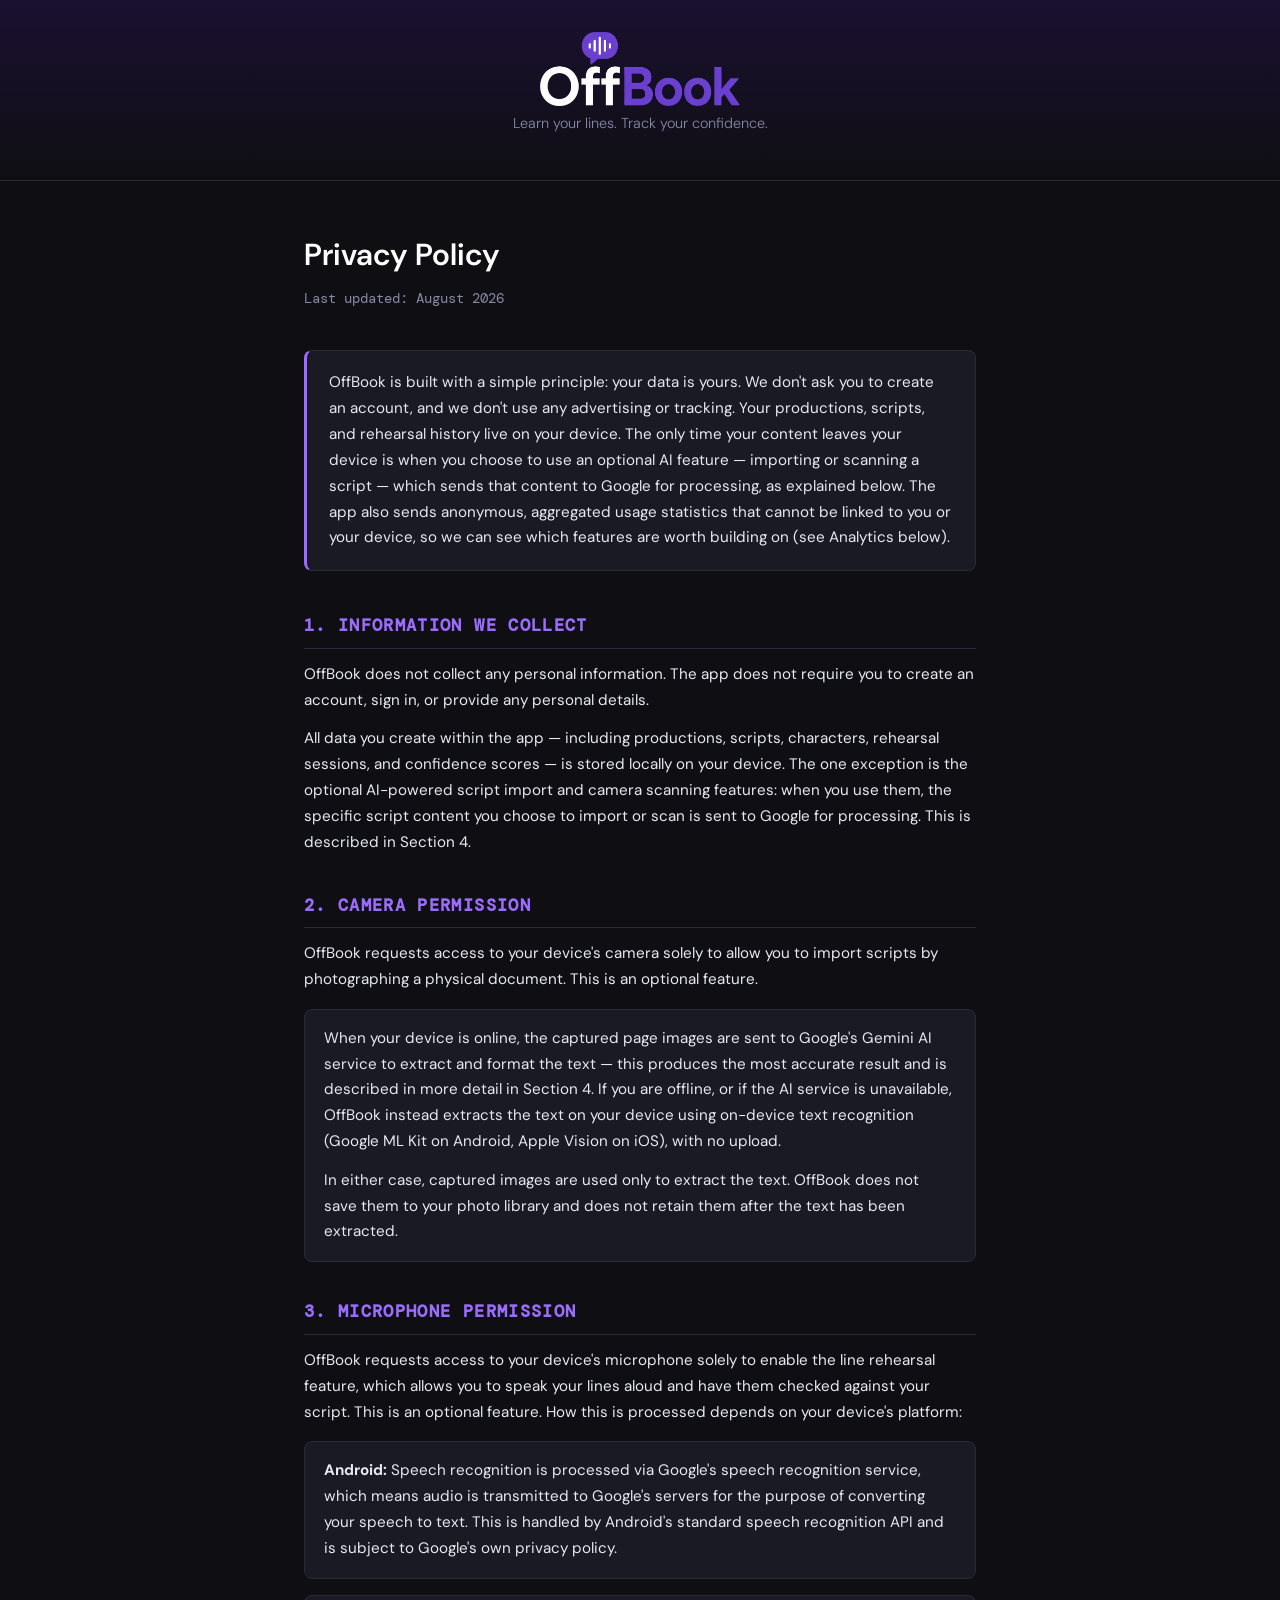
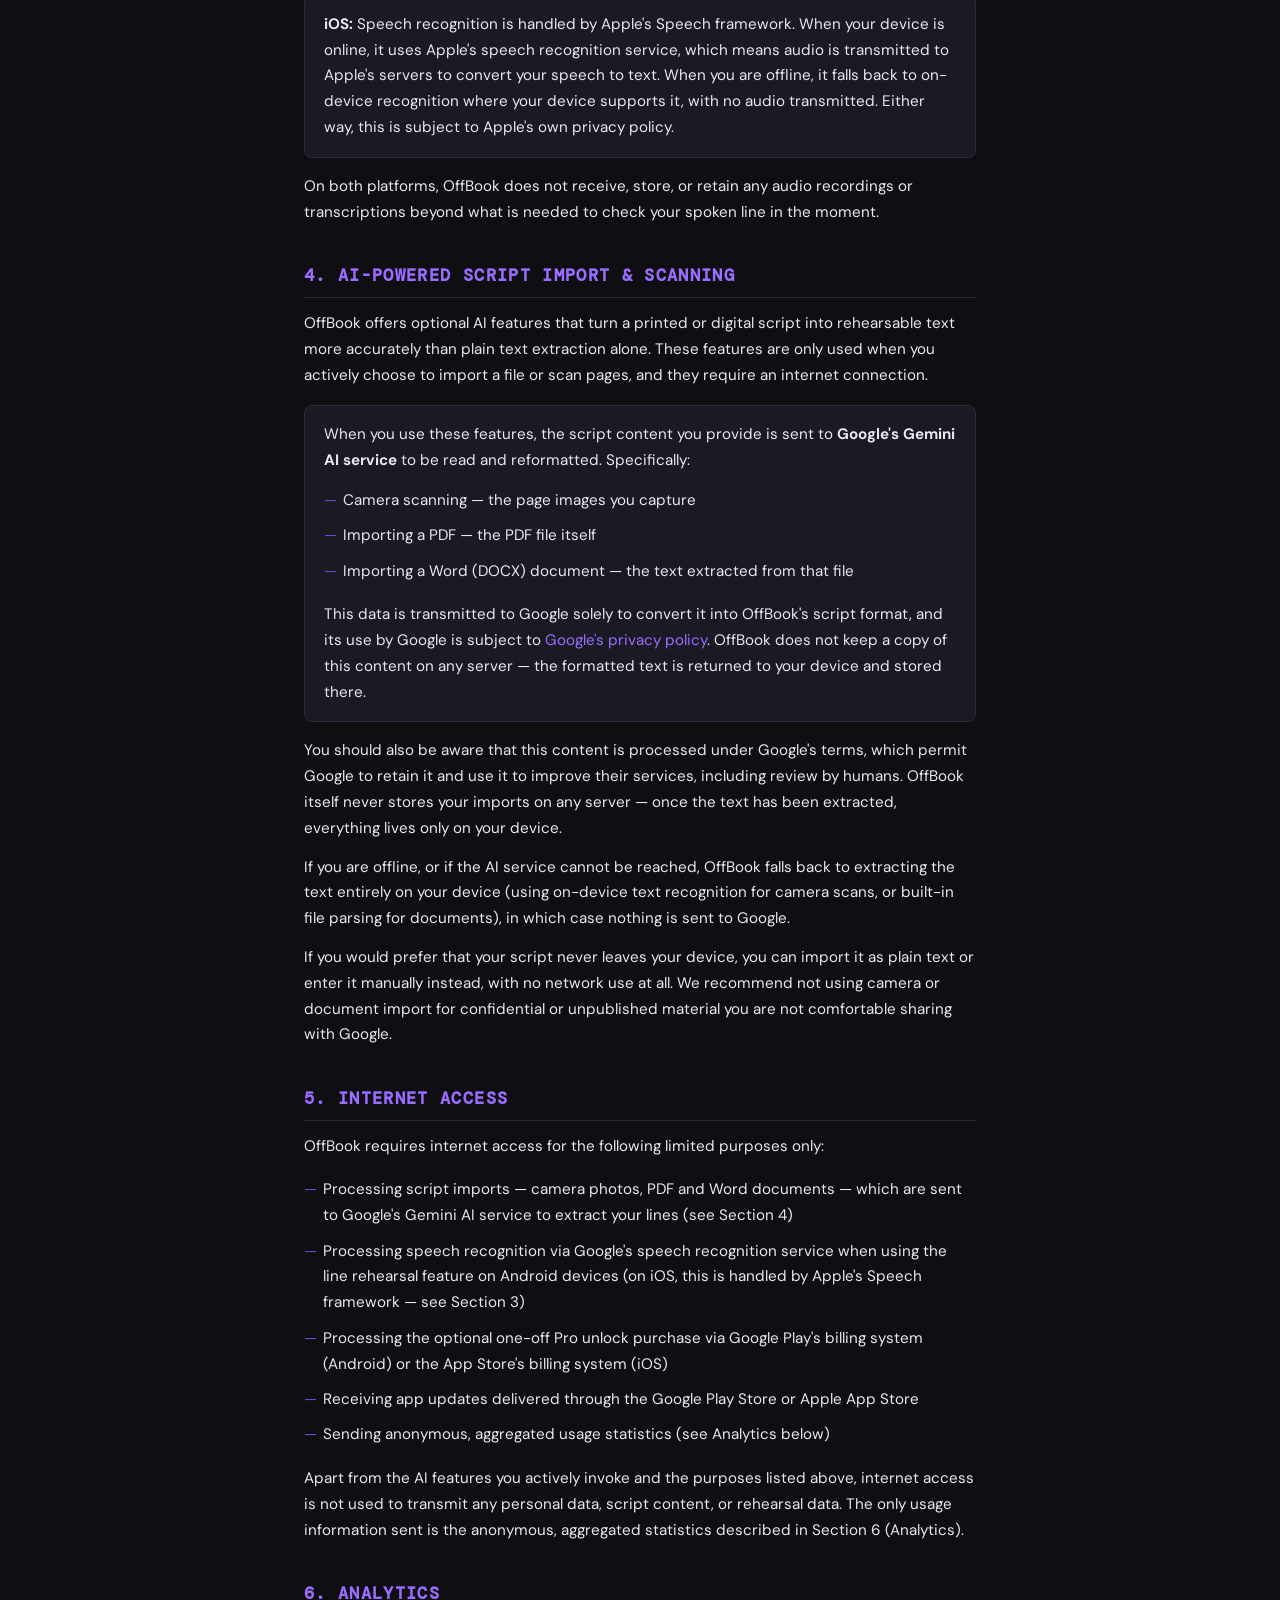
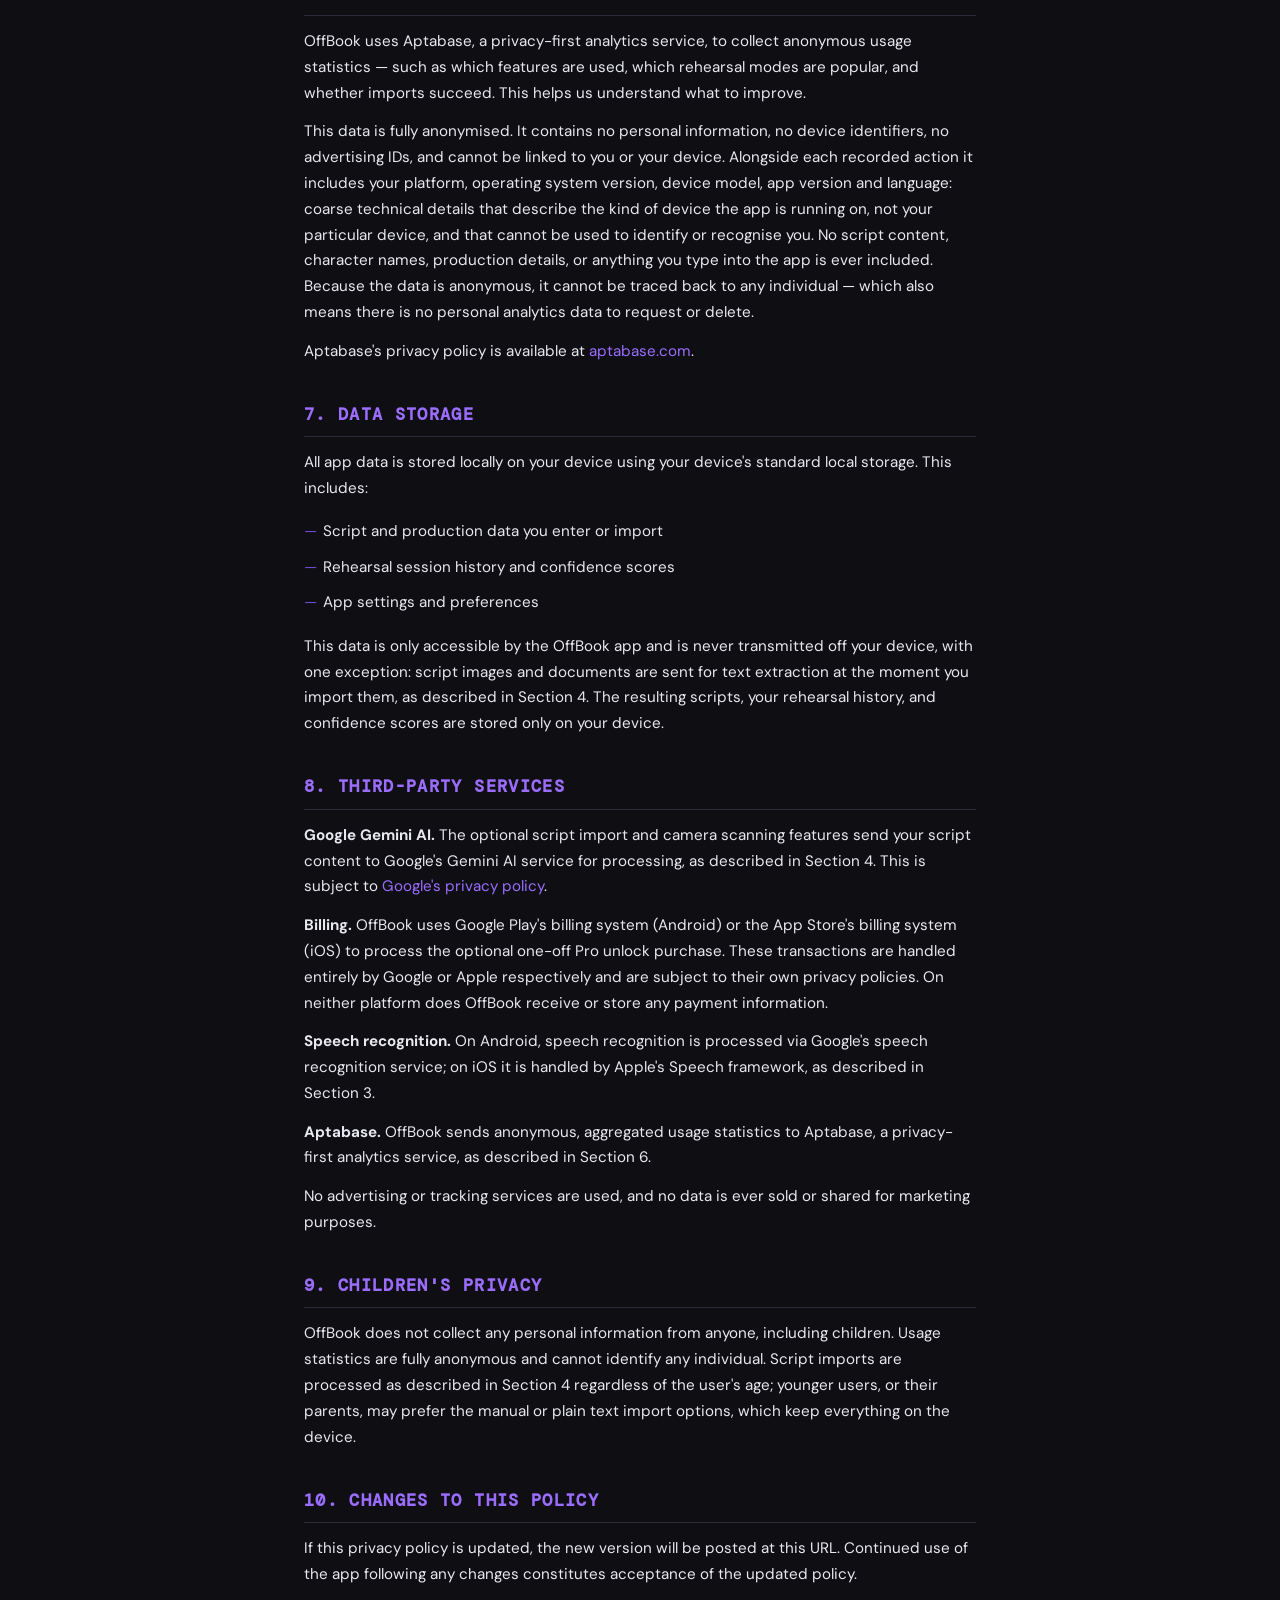
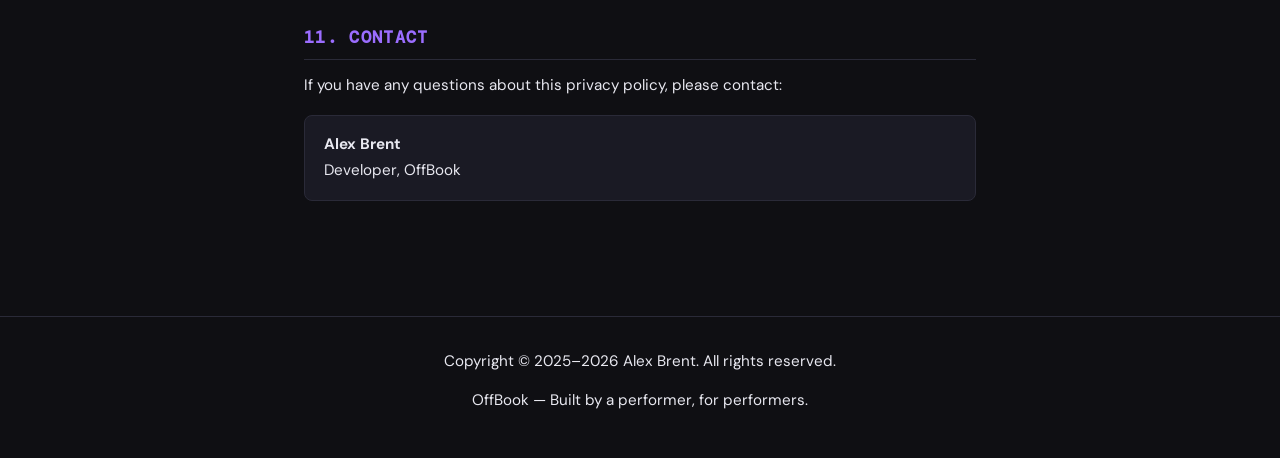
==== index.html @ 1f5fb729 "Copy all files from OffBook repo Mirrors the full contents of atbappsdev-al/OffBook at commit da06f8" ====
<!DOCTYPE html>
<html lang="en">
<head>
  <meta charset="UTF-8">
  <meta name="viewport" content="width=device-width, initial-scale=1.0">
  <title>OffBook – Privacy Policy</title>
  <link rel="icon" type="image/png" href="assets/favicon.png">
  <style>
    @import url('https://fonts.googleapis.com/css2?family=DM+Sans:wght@300;400;500;600&family=DM+Mono:wght@400;500&display=swap');

    :root {
      --bg: #0f0f13;
      --surface: #1a1a24;
      --border: #2a2a38;
      --purple: #9b6dff;
      --purple-dim: #6b4dcc;
      --text: #e8e8f0;
      --muted: #8888a8;
      --white: #ffffff;
    }

    * { margin: 0; padding: 0; box-sizing: border-box; }

    body {
      background: var(--bg);
      color: var(--text);
      font-family: 'DM Sans', sans-serif;
      font-size: 16px;
      line-height: 1.7;
      min-height: 100vh;
    }

    header {
      border-bottom: 1px solid var(--border);
      padding: 2rem 0;
      text-align: center;
      background: linear-gradient(180deg, #1a1030 0%, var(--bg) 100%);
    }

    /* Official OffBook word-logo (dark-theme variant, from the app) */
    .logo {
      display: block;
      width: 200px;
      max-width: 68%;
      height: auto;
      margin: 0 auto;
    }

    .tagline {
      color: var(--muted);
      font-size: 0.9rem;
      margin-top: 0.3rem;
      font-weight: 300;
    }

    main {
      max-width: 720px;
      margin: 0 auto;
      padding: 3rem 1.5rem 5rem;
    }

    .page-title {
      font-size: 1.9rem;
      font-weight: 600;
      color: var(--white);
      margin-bottom: 0.4rem;
    }

    .last-updated {
      color: var(--muted);
      font-size: 0.85rem;
      font-family: 'DM Mono', monospace;
      margin-bottom: 2.5rem;
      display: block;
    }

    .intro {
      background: var(--surface);
      border: 1px solid var(--border);
      border-left: 3px solid var(--purple);
      border-radius: 8px;
      padding: 1.2rem 1.4rem;
      margin-bottom: 2.5rem;
      color: var(--text);
      font-size: 0.95rem;
    }

    section {
      margin-bottom: 2.2rem;
    }

    h2 {
      font-size: 1.05rem;
      font-weight: 600;
      color: var(--purple);
      text-transform: uppercase;
      letter-spacing: 0.08em;
      font-family: 'DM Mono', monospace;
      margin-bottom: 0.8rem;
      padding-bottom: 0.5rem;
      border-bottom: 1px solid var(--border);
    }

    p {
      color: var(--text);
      margin-bottom: 0.8rem;
      font-size: 0.95rem;
    }

    ul {
      list-style: none;
      padding: 0;
      margin-bottom: 0.8rem;
    }

    ul li {
      padding: 0.3rem 0 0.3rem 1.2rem;
      position: relative;
      font-size: 0.95rem;
      color: var(--text);
    }

    ul li::before {
      content: '—';
      position: absolute;
      left: 0;
      color: var(--purple-dim);
    }

    .highlight-box {
      background: var(--surface);
      border: 1px solid var(--border);
      border-radius: 8px;
      padding: 1rem 1.2rem;
      margin: 1rem 0;
    }

    .highlight-box p {
      margin: 0;
    }

    a {
      color: var(--purple);
      text-decoration: none;
    }

    a:hover {
      text-decoration: underline;
    }

    footer {
      text-align: center;
      padding: 2rem;
      border-top: 1px solid var(--border);
      color: var(--muted);
      font-size: 0.82rem;
    }
  </style>
</head>
<body>

  <header>
    <img class="logo" src="assets/offbook-logo.png" width="798" height="295" alt="OffBook">
    <p class="tagline">Learn your lines. Track your confidence.</p>
  </header>

  <main>
    <h1 class="page-title">Privacy Policy</h1>
    <span class="last-updated">Last updated: August 2026</span>

    <div class="intro">
      OffBook is built with a simple principle: your data is yours. We don't ask you to create an account, and we don't use any advertising or tracking. Your productions, scripts, and rehearsal history live on your device. The only time your content leaves your device is when you choose to use an optional AI feature — importing or scanning a script — which sends that content to Google for processing, as explained below. The app also sends anonymous, aggregated usage statistics that cannot be linked to you or your device, so we can see which features are worth building on (see Analytics below).
    </div>

    <section>
      <h2>1. Information We Collect</h2>
      <p>OffBook does not collect any personal information. The app does not require you to create an account, sign in, or provide any personal details.</p>
      <p>All data you create within the app — including productions, scripts, characters, rehearsal sessions, and confidence scores — is stored locally on your device. The one exception is the optional AI-powered script import and camera scanning features: when you use them, the specific script content you choose to import or scan is sent to Google for processing. This is described in Section 4.</p>
    </section>

    <section>
      <h2>2. Camera Permission</h2>
      <p>OffBook requests access to your device's camera solely to allow you to import scripts by photographing a physical document. This is an optional feature.</p>
      <div class="highlight-box">
        <p>When your device is online, the captured page images are sent to Google's Gemini AI service to extract and format the text — this produces the most accurate result and is described in more detail in Section 4. If you are offline, or if the AI service is unavailable, OffBook instead extracts the text on your device using on-device text recognition (Google ML Kit on Android, Apple Vision on iOS), with no upload.</p>
        <p style="margin-top: 0.8rem;">In either case, captured images are used only to extract the text. OffBook does not save them to your photo library and does not retain them after the text has been extracted.</p>
      </div>
    </section>

    <section>
      <h2>3. Microphone Permission</h2>
      <p>OffBook requests access to your device's microphone solely to enable the line rehearsal feature, which allows you to speak your lines aloud and have them checked against your script. This is an optional feature. How this is processed depends on your device's platform:</p>
      <div class="highlight-box">
        <p><strong>Android:</strong> Speech recognition is processed via Google's speech recognition service, which means audio is transmitted to Google's servers for the purpose of converting your speech to text. This is handled by Android's standard speech recognition API and is subject to Google's own privacy policy.</p>
      </div>
      <div class="highlight-box">
        <p><strong>iOS:</strong> Speech recognition is handled by Apple's Speech framework. When your device is online, it uses Apple's speech recognition service, which means audio is transmitted to Apple's servers to convert your speech to text. When you are offline, it falls back to on-device recognition where your device supports it, with no audio transmitted. Either way, this is subject to Apple's own privacy policy.</p>
      </div>
      <p>On both platforms, OffBook does not receive, store, or retain any audio recordings or transcriptions beyond what is needed to check your spoken line in the moment.</p>
    </section>

    <section>
      <h2>4. AI-Powered Script Import &amp; Scanning</h2>
      <p>OffBook offers optional AI features that turn a printed or digital script into rehearsable text more accurately than plain text extraction alone. These features are only used when you actively choose to import a file or scan pages, and they require an internet connection.</p>
      <div class="highlight-box">
        <p>When you use these features, the script content you provide is sent to <strong>Google's Gemini AI service</strong> to be read and reformatted. Specifically:</p>
        <ul style="margin-top: 0.6rem;">
          <li>Camera scanning — the page images you capture</li>
          <li>Importing a PDF — the PDF file itself</li>
          <li>Importing a Word (DOCX) document — the text extracted from that file</li>
        </ul>
        <p style="margin-top: 0.6rem;">This data is transmitted to Google solely to convert it into OffBook's script format, and its use by Google is subject to <a href="https://policies.google.com/privacy" target="_blank" rel="noopener">Google's privacy policy</a>. OffBook does not keep a copy of this content on any server — the formatted text is returned to your device and stored there.</p>
      </div>
      <p>You should also be aware that this content is processed under Google's terms, which permit Google to retain it and use it to improve their services, including review by humans. OffBook itself never stores your imports on any server — once the text has been extracted, everything lives only on your device.</p>
      <p>If you are offline, or if the AI service cannot be reached, OffBook falls back to extracting the text entirely on your device (using on-device text recognition for camera scans, or built-in file parsing for documents), in which case nothing is sent to Google.</p>
      <p>If you would prefer that your script never leaves your device, you can import it as plain text or enter it manually instead, with no network use at all. We recommend not using camera or document import for confidential or unpublished material you are not comfortable sharing with Google.</p>
    </section>

    <section>
      <h2>5. Internet Access</h2>
      <p>OffBook requires internet access for the following limited purposes only:</p>
      <ul>
        <li>Processing script imports — camera photos, PDF and Word documents — which are sent to Google's Gemini AI service to extract your lines (see Section 4)</li>
        <li>Processing speech recognition via Google's speech recognition service when using the line rehearsal feature on Android devices (on iOS, this is handled by Apple's Speech framework — see Section 3)</li>
        <li>Processing the optional one-off Pro unlock purchase via Google Play's billing system (Android) or the App Store's billing system (iOS)</li>
        <li>Receiving app updates delivered through the Google Play Store or Apple App Store</li>
        <li>Sending anonymous, aggregated usage statistics (see Analytics below)</li>
      </ul>
      <p>Apart from the AI features you actively invoke and the purposes listed above, internet access is not used to transmit any personal data, script content, or rehearsal data. The only usage information sent is the anonymous, aggregated statistics described in Section 6 (Analytics).</p>
    </section>

    <section>
      <h2>6. Analytics</h2>
      <p>OffBook uses Aptabase, a privacy-first analytics service, to collect anonymous usage statistics — such as which features are used, which rehearsal modes are popular, and whether imports succeed. This helps us understand what to improve.</p>
      <p>This data is fully anonymised. It contains no personal information, no device identifiers, no advertising IDs, and cannot be linked to you or your device. Alongside each recorded action it includes your platform, operating system version, device model, app version and language: coarse technical details that describe the kind of device the app is running on, not your particular device, and that cannot be used to identify or recognise you. No script content, character names, production details, or anything you type into the app is ever included. Because the data is anonymous, it cannot be traced back to any individual — which also means there is no personal analytics data to request or delete.</p>
      <p>Aptabase's privacy policy is available at <a href="https://aptabase.com" target="_blank" rel="noopener">aptabase.com</a>.</p>
    </section>

    <section>
      <h2>7. Data Storage</h2>
      <p>All app data is stored locally on your device using your device's standard local storage. This includes:</p>
      <ul>
        <li>Script and production data you enter or import</li>
        <li>Rehearsal session history and confidence scores</li>
        <li>App settings and preferences</li>
      </ul>
      <p>This data is only accessible by the OffBook app and is never transmitted off your device, with one exception: script images and documents are sent for text extraction at the moment you import them, as described in Section 4. The resulting scripts, your rehearsal history, and confidence scores are stored only on your device.</p>
    </section>

    <section>
      <h2>8. Third-Party Services</h2>
      <p><strong>Google Gemini AI.</strong> The optional script import and camera scanning features send your script content to Google's Gemini AI service for processing, as described in Section 4. This is subject to <a href="https://policies.google.com/privacy" target="_blank" rel="noopener">Google's privacy policy</a>.</p>
      <p><strong>Billing.</strong> OffBook uses Google Play's billing system (Android) or the App Store's billing system (iOS) to process the optional one-off Pro unlock purchase. These transactions are handled entirely by Google or Apple respectively and are subject to their own privacy policies. On neither platform does OffBook receive or store any payment information.</p>
      <p><strong>Speech recognition.</strong> On Android, speech recognition is processed via Google's speech recognition service; on iOS it is handled by Apple's Speech framework, as described in Section 3.</p>
      <p><strong>Aptabase.</strong> OffBook sends anonymous, aggregated usage statistics to Aptabase, a privacy-first analytics service, as described in Section 6.</p>
      <p>No advertising or tracking services are used, and no data is ever sold or shared for marketing purposes.</p>
    </section>

    <section>
      <h2>9. Children's Privacy</h2>
      <p>OffBook does not collect any personal information from anyone, including children. Usage statistics are fully anonymous and cannot identify any individual. Script imports are processed as described in Section 4 regardless of the user's age; younger users, or their parents, may prefer the manual or plain text import options, which keep everything on the device.</p>
    </section>

    <section>
      <h2>10. Changes to This Policy</h2>
      <p>If this privacy policy is updated, the new version will be posted at this URL. Continued use of the app following any changes constitutes acceptance of the updated policy.</p>
    </section>

    <section>
      <h2>11. Contact</h2>
      <p>If you have any questions about this privacy policy, please contact:</p>
      <div class="highlight-box">
        <p><strong>Alex Brent</strong><br>
        Developer, OffBook<br>
        </p>
      </div>
    </section>

  </main>

  <footer>
    <p>Copyright © 2025–2026 Alex Brent. All rights reserved.</p>
    <p style="margin-top: 0.4rem;">OffBook — Built by a performer, for performers.</p>
  </footer>

</body>
</html>
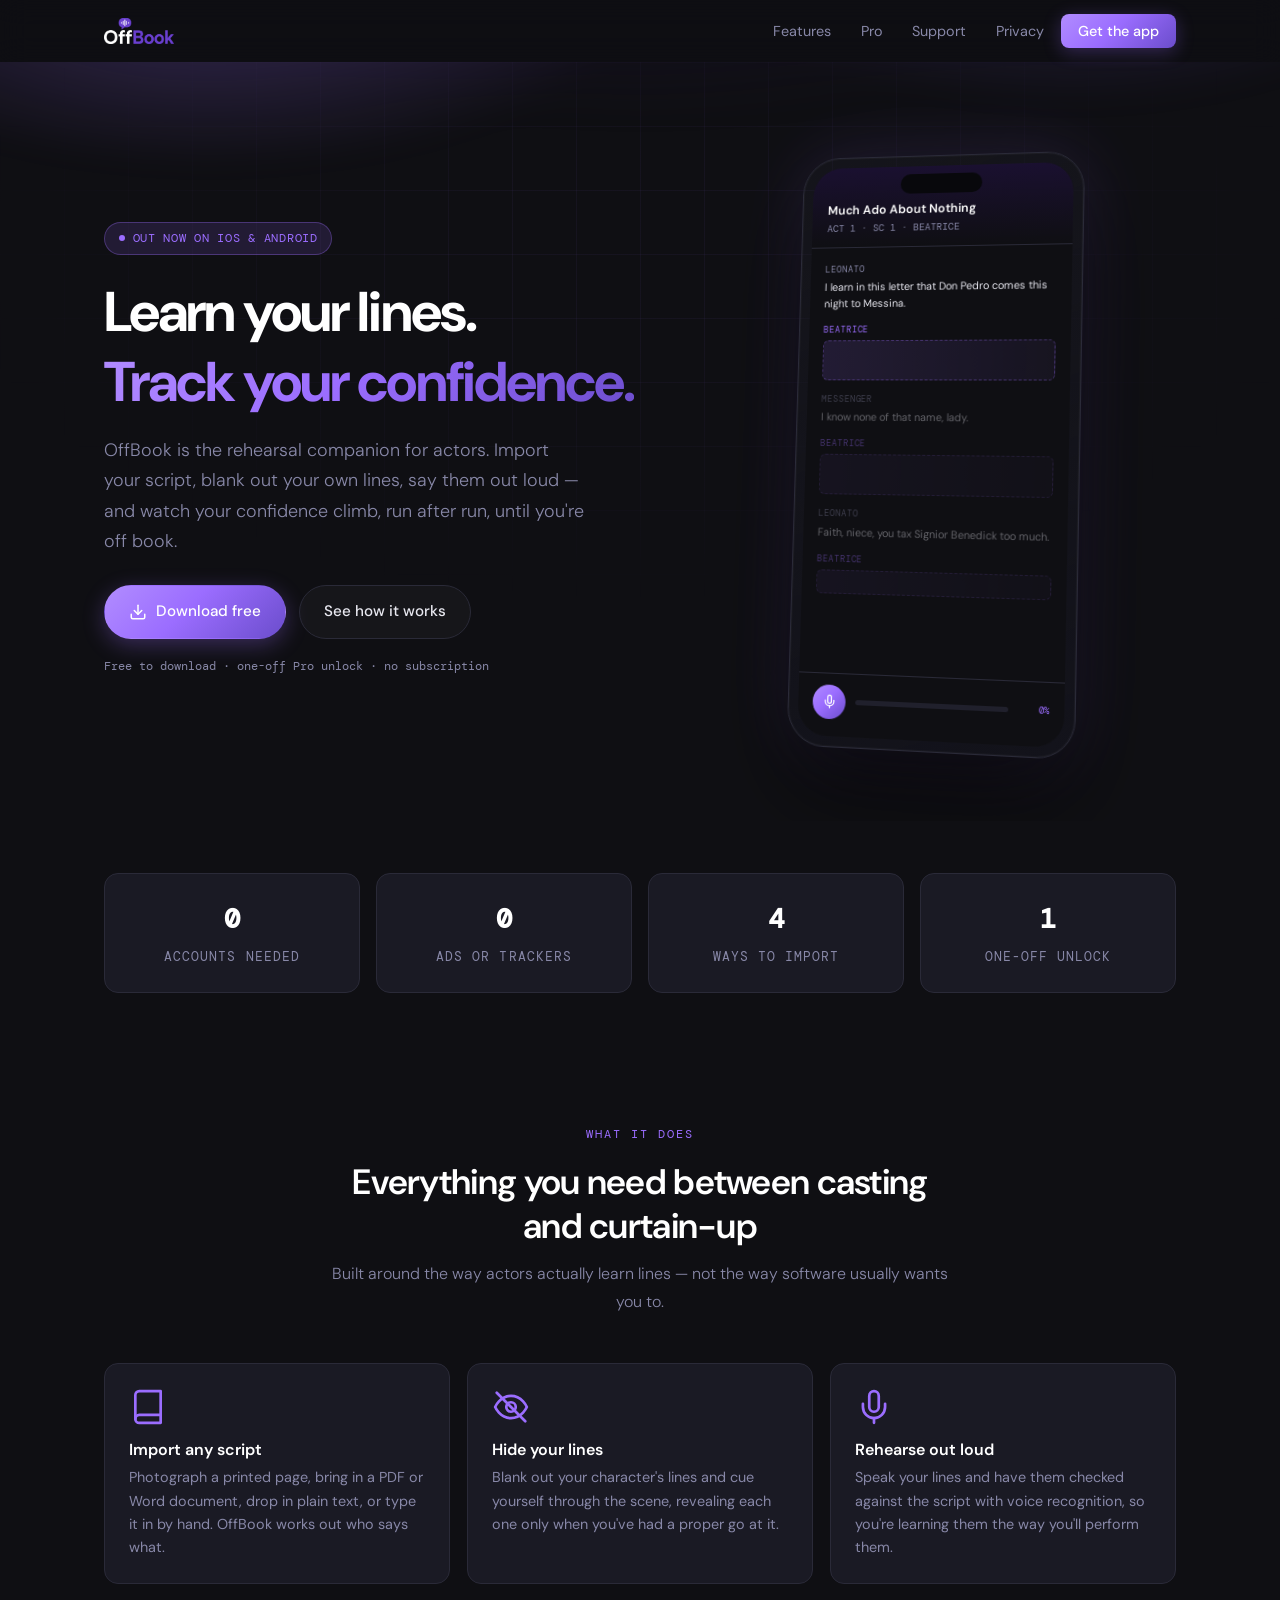
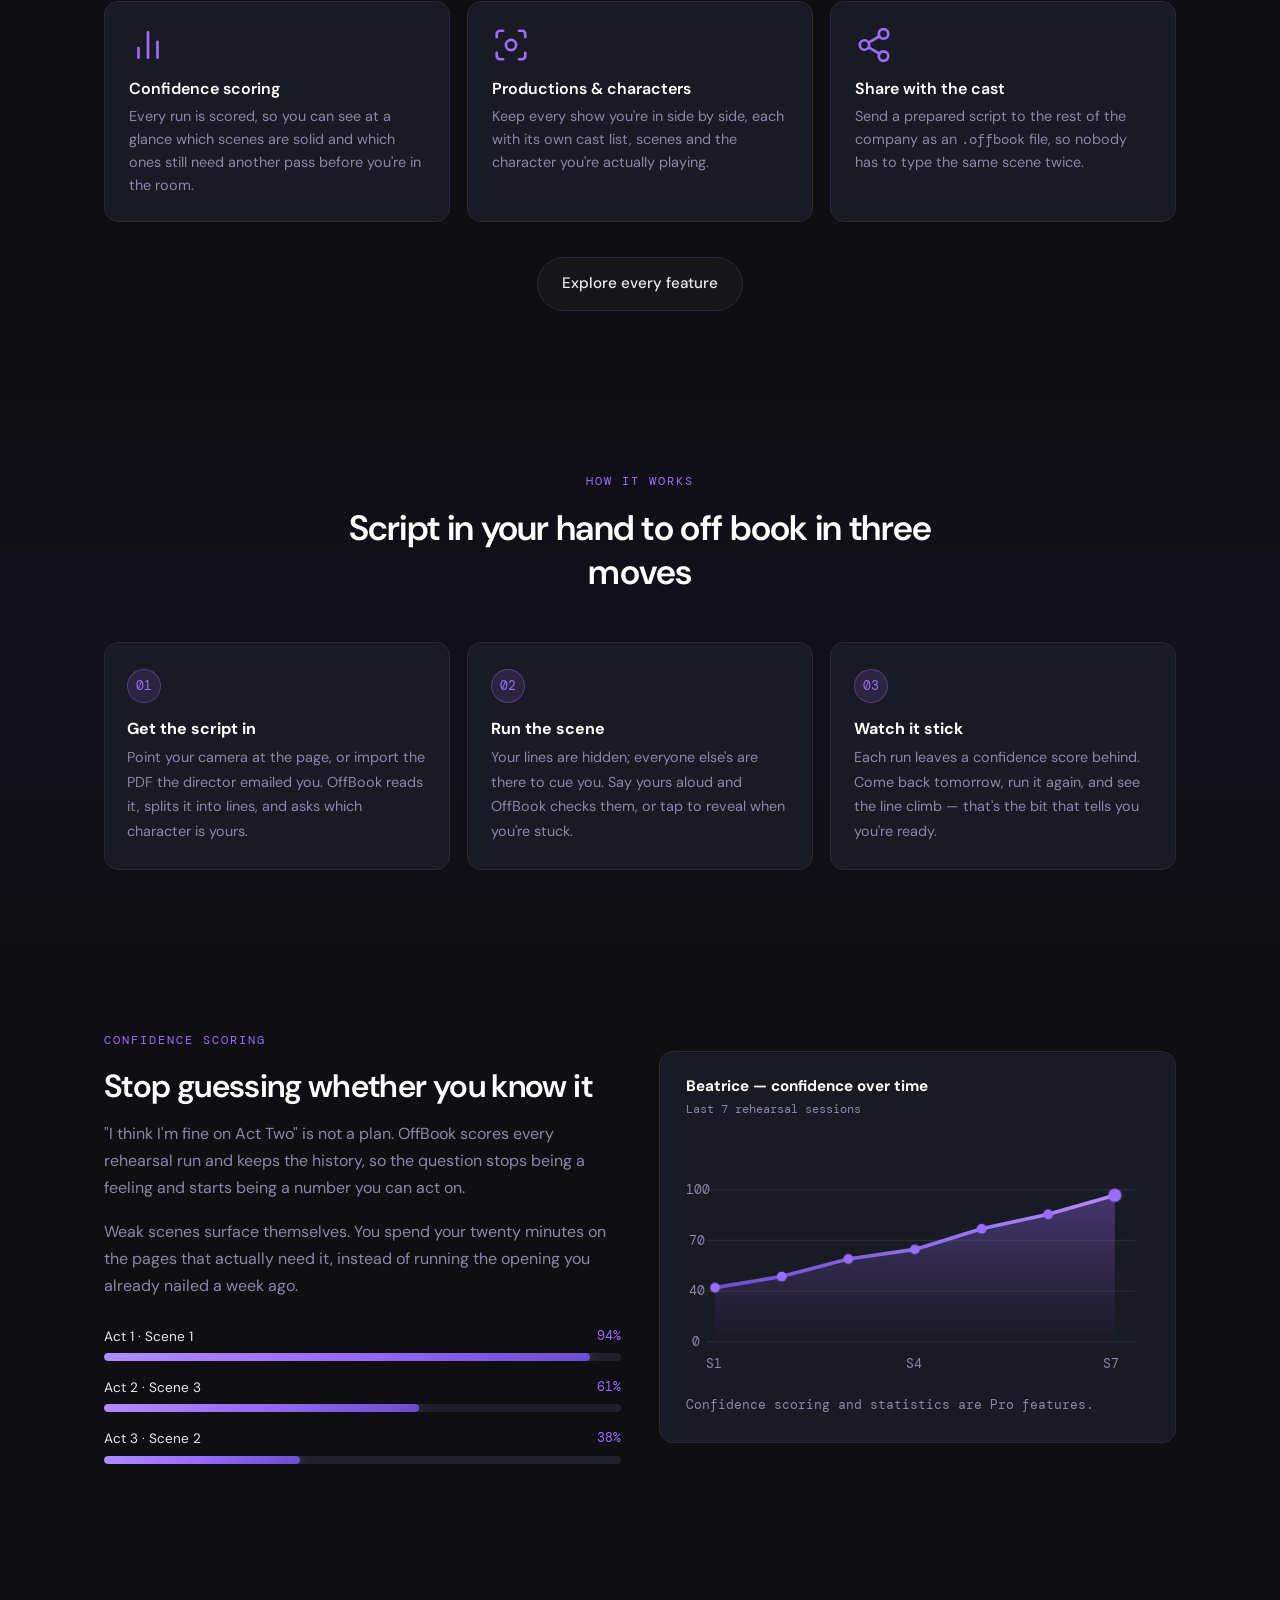
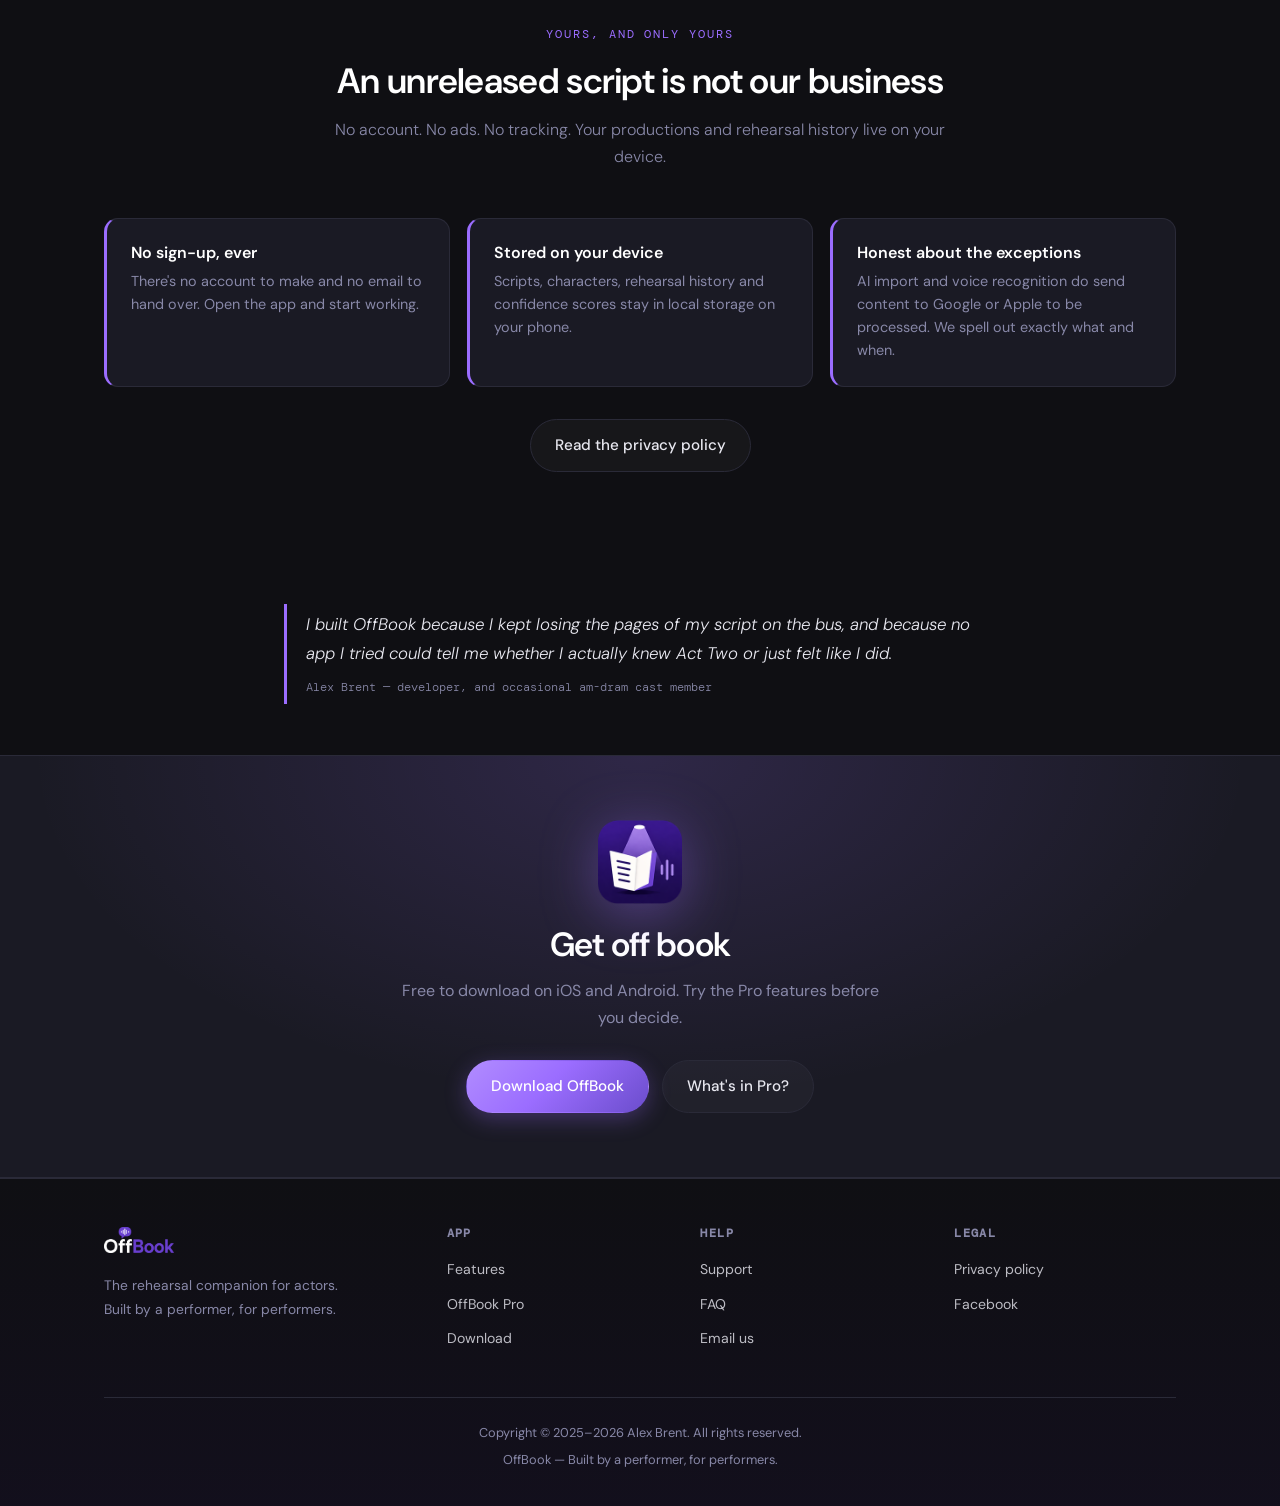
==== commit e25235cc: "Build out the full OffBook website The site was three standalone pages, each carrying its own copy o" ====
--- a/index.html
+++ b/index.html
@@ -1,287 +1,419 @@
-<!DOCTYPE html>
-<html lang="en">
-<head>
-  <meta charset="UTF-8">
-  <meta name="viewport" content="width=device-width, initial-scale=1.0">
-  <title>OffBook – Privacy Policy</title>
-  <link rel="icon" type="image/png" href="assets/favicon.png">
-  <style>
-    @import url('https://fonts.googleapis.com/css2?family=DM+Sans:wght@300;400;500;600&family=DM+Mono:wght@400;500&display=swap');
-
-    :root {
-      --bg: #0f0f13;
-      --surface: #1a1a24;
-      --border: #2a2a38;
-      --purple: #9b6dff;
-      --purple-dim: #6b4dcc;
-      --text: #e8e8f0;
-      --muted: #8888a8;
-      --white: #ffffff;
-    }
-
-    * { margin: 0; padding: 0; box-sizing: border-box; }
-
-    body {
-      background: var(--bg);
-      color: var(--text);
-      font-family: 'DM Sans', sans-serif;
-      font-size: 16px;
-      line-height: 1.7;
-      min-height: 100vh;
-    }
-
-    header {
-      border-bottom: 1px solid var(--border);
-      padding: 2rem 0;
-      text-align: center;
-      background: linear-gradient(180deg, #1a1030 0%, var(--bg) 100%);
-    }
-
-    /* Official OffBook word-logo (dark-theme variant, from the app) */
-    .logo {
-      display: block;
-      width: 200px;
-      max-width: 68%;
-      height: auto;
-      margin: 0 auto;
-    }
-
-    .tagline {
-      color: var(--muted);
-      font-size: 0.9rem;
-      margin-top: 0.3rem;
-      font-weight: 300;
-    }
-
-    main {
-      max-width: 720px;
-      margin: 0 auto;
-      padding: 3rem 1.5rem 5rem;
-    }
-
-    .page-title {
-      font-size: 1.9rem;
-      font-weight: 600;
-      color: var(--white);
-      margin-bottom: 0.4rem;
-    }
-
-    .last-updated {
-      color: var(--muted);
-      font-size: 0.85rem;
-      font-family: 'DM Mono', monospace;
-      margin-bottom: 2.5rem;
-      display: block;
-    }
-
-    .intro {
-      background: var(--surface);
-      border: 1px solid var(--border);
-      border-left: 3px solid var(--purple);
-      border-radius: 8px;
-      padding: 1.2rem 1.4rem;
-      margin-bottom: 2.5rem;
-      color: var(--text);
-      font-size: 0.95rem;
-    }
-
-    section {
-      margin-bottom: 2.2rem;
-    }
-
-    h2 {
-      font-size: 1.05rem;
-      font-weight: 600;
-      color: var(--purple);
-      text-transform: uppercase;
-      letter-spacing: 0.08em;
-      font-family: 'DM Mono', monospace;
-      margin-bottom: 0.8rem;
-      padding-bottom: 0.5rem;
-      border-bottom: 1px solid var(--border);
-    }
-
-    p {
-      color: var(--text);
-      margin-bottom: 0.8rem;
-      font-size: 0.95rem;
-    }
-
-    ul {
-      list-style: none;
-      padding: 0;
-      margin-bottom: 0.8rem;
-    }
-
-    ul li {
-      padding: 0.3rem 0 0.3rem 1.2rem;
-      position: relative;
-      font-size: 0.95rem;
-      color: var(--text);
-    }
-
-    ul li::before {
-      content: '—';
-      position: absolute;
-      left: 0;
-      color: var(--purple-dim);
-    }
-
-    .highlight-box {
-      background: var(--surface);
-      border: 1px solid var(--border);
-      border-radius: 8px;
-      padding: 1rem 1.2rem;
-      margin: 1rem 0;
-    }
-
-    .highlight-box p {
-      margin: 0;
-    }
-
-    a {
-      color: var(--purple);
-      text-decoration: none;
-    }
-
-    a:hover {
-      text-decoration: underline;
-    }
-
-    footer {
-      text-align: center;
-      padding: 2rem;
-      border-top: 1px solid var(--border);
-      color: var(--muted);
-      font-size: 0.82rem;
-    }
-  </style>
-</head>
-<body>
-
-  <header>
-    <img class="logo" src="assets/offbook-logo.png" width="798" height="295" alt="OffBook">
-    <p class="tagline">Learn your lines. Track your confidence.</p>
-  </header>
-
-  <main>
-    <h1 class="page-title">Privacy Policy</h1>
-    <span class="last-updated">Last updated: August 2026</span>
-
-    <div class="intro">
-      OffBook is built with a simple principle: your data is yours. We don't ask you to create an account, and we don't use any advertising or tracking. Your productions, scripts, and rehearsal history live on your device. The only time your content leaves your device is when you choose to use an optional AI feature — importing or scanning a script — which sends that content to Google for processing, as explained below. The app also sends anonymous, aggregated usage statistics that cannot be linked to you or your device, so we can see which features are worth building on (see Analytics below).
-    </div>
-
-    <section>
-      <h2>1. Information We Collect</h2>
-      <p>OffBook does not collect any personal information. The app does not require you to create an account, sign in, or provide any personal details.</p>
-      <p>All data you create within the app — including productions, scripts, characters, rehearsal sessions, and confidence scores — is stored locally on your device. The one exception is the optional AI-powered script import and camera scanning features: when you use them, the specific script content you choose to import or scan is sent to Google for processing. This is described in Section 4.</p>
-    </section>
-
-    <section>
-      <h2>2. Camera Permission</h2>
-      <p>OffBook requests access to your device's camera solely to allow you to import scripts by photographing a physical document. This is an optional feature.</p>
-      <div class="highlight-box">
-        <p>When your device is online, the captured page images are sent to Google's Gemini AI service to extract and format the text — this produces the most accurate result and is described in more detail in Section 4. If you are offline, or if the AI service is unavailable, OffBook instead extracts the text on your device using on-device text recognition (Google ML Kit on Android, Apple Vision on iOS), with no upload.</p>
-        <p style="margin-top: 0.8rem;">In either case, captured images are used only to extract the text. OffBook does not save them to your photo library and does not retain them after the text has been extracted.</p>
-      </div>
-    </section>
-
-    <section>
-      <h2>3. Microphone Permission</h2>
-      <p>OffBook requests access to your device's microphone solely to enable the line rehearsal feature, which allows you to speak your lines aloud and have them checked against your script. This is an optional feature. How this is processed depends on your device's platform:</p>
-      <div class="highlight-box">
-        <p><strong>Android:</strong> Speech recognition is processed via Google's speech recognition service, which means audio is transmitted to Google's servers for the purpose of converting your speech to text. This is handled by Android's standard speech recognition API and is subject to Google's own privacy policy.</p>
-      </div>
-      <div class="highlight-box">
-        <p><strong>iOS:</strong> Speech recognition is handled by Apple's Speech framework. When your device is online, it uses Apple's speech recognition service, which means audio is transmitted to Apple's servers to convert your speech to text. When you are offline, it falls back to on-device recognition where your device supports it, with no audio transmitted. Either way, this is subject to Apple's own privacy policy.</p>
-      </div>
-      <p>On both platforms, OffBook does not receive, store, or retain any audio recordings or transcriptions beyond what is needed to check your spoken line in the moment.</p>
-    </section>
-
-    <section>
-      <h2>4. AI-Powered Script Import &amp; Scanning</h2>
-      <p>OffBook offers optional AI features that turn a printed or digital script into rehearsable text more accurately than plain text extraction alone. These features are only used when you actively choose to import a file or scan pages, and they require an internet connection.</p>
-      <div class="highlight-box">
-        <p>When you use these features, the script content you provide is sent to <strong>Google's Gemini AI service</strong> to be read and reformatted. Specifically:</p>
-        <ul style="margin-top: 0.6rem;">
-          <li>Camera scanning — the page images you capture</li>
-          <li>Importing a PDF — the PDF file itself</li>
-          <li>Importing a Word (DOCX) document — the text extracted from that file</li>
-        </ul>
-        <p style="margin-top: 0.6rem;">This data is transmitted to Google solely to convert it into OffBook's script format, and its use by Google is subject to <a href="https://policies.google.com/privacy" target="_blank" rel="noopener">Google's privacy policy</a>. OffBook does not keep a copy of this content on any server — the formatted text is returned to your device and stored there.</p>
-      </div>
-      <p>You should also be aware that this content is processed under Google's terms, which permit Google to retain it and use it to improve their services, including review by humans. OffBook itself never stores your imports on any server — once the text has been extracted, everything lives only on your device.</p>
-      <p>If you are offline, or if the AI service cannot be reached, OffBook falls back to extracting the text entirely on your device (using on-device text recognition for camera scans, or built-in file parsing for documents), in which case nothing is sent to Google.</p>
-      <p>If you would prefer that your script never leaves your device, you can import it as plain text or enter it manually instead, with no network use at all. We recommend not using camera or document import for confidential or unpublished material you are not comfortable sharing with Google.</p>
-    </section>
-
-    <section>
-      <h2>5. Internet Access</h2>
-      <p>OffBook requires internet access for the following limited purposes only:</p>
-      <ul>
-        <li>Processing script imports — camera photos, PDF and Word documents — which are sent to Google's Gemini AI service to extract your lines (see Section 4)</li>
-        <li>Processing speech recognition via Google's speech recognition service when using the line rehearsal feature on Android devices (on iOS, this is handled by Apple's Speech framework — see Section 3)</li>
-        <li>Processing the optional one-off Pro unlock purchase via Google Play's billing system (Android) or the App Store's billing system (iOS)</li>
-        <li>Receiving app updates delivered through the Google Play Store or Apple App Store</li>
-        <li>Sending anonymous, aggregated usage statistics (see Analytics below)</li>
-      </ul>
-      <p>Apart from the AI features you actively invoke and the purposes listed above, internet access is not used to transmit any personal data, script content, or rehearsal data. The only usage information sent is the anonymous, aggregated statistics described in Section 6 (Analytics).</p>
-    </section>
-
-    <section>
-      <h2>6. Analytics</h2>
-      <p>OffBook uses Aptabase, a privacy-first analytics service, to collect anonymous usage statistics — such as which features are used, which rehearsal modes are popular, and whether imports succeed. This helps us understand what to improve.</p>
-      <p>This data is fully anonymised. It contains no personal information, no device identifiers, no advertising IDs, and cannot be linked to you or your device. Alongside each recorded action it includes your platform, operating system version, device model, app version and language: coarse technical details that describe the kind of device the app is running on, not your particular device, and that cannot be used to identify or recognise you. No script content, character names, production details, or anything you type into the app is ever included. Because the data is anonymous, it cannot be traced back to any individual — which also means there is no personal analytics data to request or delete.</p>
-      <p>Aptabase's privacy policy is available at <a href="https://aptabase.com" target="_blank" rel="noopener">aptabase.com</a>.</p>
-    </section>
-
-    <section>
-      <h2>7. Data Storage</h2>
-      <p>All app data is stored locally on your device using your device's standard local storage. This includes:</p>
-      <ul>
-        <li>Script and production data you enter or import</li>
-        <li>Rehearsal session history and confidence scores</li>
-        <li>App settings and preferences</li>
-      </ul>
-      <p>This data is only accessible by the OffBook app and is never transmitted off your device, with one exception: script images and documents are sent for text extraction at the moment you import them, as described in Section 4. The resulting scripts, your rehearsal history, and confidence scores are stored only on your device.</p>
-    </section>
-
-    <section>
-      <h2>8. Third-Party Services</h2>
-      <p><strong>Google Gemini AI.</strong> The optional script import and camera scanning features send your script content to Google's Gemini AI service for processing, as described in Section 4. This is subject to <a href="https://policies.google.com/privacy" target="_blank" rel="noopener">Google's privacy policy</a>.</p>
-      <p><strong>Billing.</strong> OffBook uses Google Play's billing system (Android) or the App Store's billing system (iOS) to process the optional one-off Pro unlock purchase. These transactions are handled entirely by Google or Apple respectively and are subject to their own privacy policies. On neither platform does OffBook receive or store any payment information.</p>
-      <p><strong>Speech recognition.</strong> On Android, speech recognition is processed via Google's speech recognition service; on iOS it is handled by Apple's Speech framework, as described in Section 3.</p>
-      <p><strong>Aptabase.</strong> OffBook sends anonymous, aggregated usage statistics to Aptabase, a privacy-first analytics service, as described in Section 6.</p>
-      <p>No advertising or tracking services are used, and no data is ever sold or shared for marketing purposes.</p>
-    </section>
-
-    <section>
-      <h2>9. Children's Privacy</h2>
-      <p>OffBook does not collect any personal information from anyone, including children. Usage statistics are fully anonymous and cannot identify any individual. Script imports are processed as described in Section 4 regardless of the user's age; younger users, or their parents, may prefer the manual or plain text import options, which keep everything on the device.</p>
-    </section>
-
-    <section>
-      <h2>10. Changes to This Policy</h2>
-      <p>If this privacy policy is updated, the new version will be posted at this URL. Continued use of the app following any changes constitutes acceptance of the updated policy.</p>
-    </section>
-
-    <section>
-      <h2>11. Contact</h2>
-      <p>If you have any questions about this privacy policy, please contact:</p>
-      <div class="highlight-box">
-        <p><strong>Alex Brent</strong><br>
-        Developer, OffBook<br>
-        </p>
-      </div>
-    </section>
-
-  </main>
-
-  <footer>
-    <p>Copyright © 2025–2026 Alex Brent. All rights reserved.</p>
-    <p style="margin-top: 0.4rem;">OffBook — Built by a performer, for performers.</p>
-  </footer>
-
-</body>
-</html>
+<!DOCTYPE html>
+<html lang="en" class="no-js">
+<head>
+  <meta charset="UTF-8">
+  <meta name="viewport" content="width=device-width, initial-scale=1.0">
+  <title>OffBook – Learn your lines. Track your confidence.</title>
+  <meta name="description" content="OffBook is the rehearsal companion for actors. Import your script, hide your lines, rehearse out loud, and watch your confidence climb. No account, no ads, no tracking.">
+  <meta name="theme-color" content="#0f0f13">
+  <link rel="canonical" href="https://atbappsdev-al.github.io/OffBook/">
+  <link rel="icon" type="image/png" href="assets/favicon.png">
+  <link rel="apple-touch-icon" href="assets/offbook-icon.png">
+
+  <meta property="og:type" content="website">
+  <meta property="og:title" content="OffBook – Learn your lines. Track your confidence.">
+  <meta property="og:description" content="The rehearsal companion for actors. Import your script, hide your lines, and track your confidence as you learn.">
+  <meta property="og:image" content="https://atbappsdev-al.github.io/OffBook/assets/offbook-icon.png">
+  <meta property="og:url" content="https://atbappsdev-al.github.io/OffBook/">
+  <meta name="twitter:card" content="summary_large_image">
+
+  <link rel="preconnect" href="https://fonts.googleapis.com">
+  <link rel="preconnect" href="https://fonts.gstatic.com" crossorigin>
+  <link href="https://fonts.googleapis.com/css2?family=DM+Sans:wght@300;400;500;600;700&family=DM+Mono:wght@400;500&display=swap" rel="stylesheet">
+  <link rel="stylesheet" href="assets/site.css">
+</head>
+<body>
+
+  <a class="skip-link" href="#main">Skip to content</a>
+
+  <nav class="nav">
+    <div class="wrap">
+      <a class="nav-logo" href="index.html" aria-label="OffBook home">
+        <img src="assets/offbook-logo.png" width="798" height="295" alt="OffBook">
+      </a>
+      <button class="nav-toggle" type="button" aria-expanded="false" aria-controls="nav-links" aria-label="Toggle menu">
+        <span></span>
+      </button>
+      <ul class="nav-links" id="nav-links">
+        <li><a href="features.html">Features</a></li>
+        <li><a href="pro.html">Pro</a></li>
+        <li><a href="support.html">Support</a></li>
+        <li><a href="privacy.html">Privacy</a></li>
+        <li><a class="nav-cta" href="download.html">Get the app</a></li>
+      </ul>
+    </div>
+  </nav>
+
+  <main id="main">
+
+    <!-- ================================================== HERO ========== -->
+    <section class="hero">
+      <div class="hero-glow" aria-hidden="true"></div>
+      <div class="hero-spot" aria-hidden="true"></div>
+
+      <div class="wrap hero-inner">
+        <div class="hero-copy">
+          <span class="pill"><span class="dot"></span> Out now on iOS &amp; Android</span>
+
+          <h1>Learn your lines.<br><span class="accent">Track your confidence.</span></h1>
+
+          <p class="lead">
+            OffBook is the rehearsal companion for actors. Import your script, blank out
+            your own lines, say them out loud — and watch your confidence climb, run
+            after run, until you're off book.
+          </p>
+
+          <div class="btn-row">
+            <a class="btn btn-primary" href="download.html">
+              <svg viewBox="0 0 24 24" fill="none" stroke="currentColor" stroke-width="2" stroke-linecap="round" stroke-linejoin="round" aria-hidden="true"><path d="M21 15v4a2 2 0 0 1-2 2H5a2 2 0 0 1-2-2v-4"/><polyline points="7 10 12 15 17 10"/><line x1="12" y1="15" x2="12" y2="3"/></svg>
+              Download free
+            </a>
+            <a class="btn btn-ghost" href="features.html">See how it works</a>
+          </div>
+
+          <p class="hero-note">Free to download · one-off Pro unlock · no subscription</p>
+        </div>
+
+        <!-- Live mock of the rehearsal screen -->
+        <div class="phone-stage reveal d1">
+          <div class="phone" data-script-demo>
+            <div class="phone-screen">
+              <div class="phone-notch" aria-hidden="true"></div>
+
+              <div class="phone-bar">
+                <div class="title">Much Ado About Nothing</div>
+                <div class="sub">ACT 1 · SC 1 · BEATRICE</div>
+              </div>
+
+              <div class="script" aria-hidden="true">
+                <div class="line">
+                  <span class="who">Leonato</span>
+                  <span class="txt">I learn in this letter that Don Pedro comes this night to Messina.</span>
+                </div>
+                <div class="line mine">
+                  <span class="who">Beatrice</span>
+                  <span class="txt">I pray you, is Signior Mountanto returned from the wars or no?</span>
+                </div>
+                <div class="line">
+                  <span class="who">Messenger</span>
+                  <span class="txt">I know none of that name, lady.</span>
+                </div>
+                <div class="line mine">
+                  <span class="who">Beatrice</span>
+                  <span class="txt">He set up his bills here in Messina and challenged Cupid at the flight.</span>
+                </div>
+                <div class="line">
+                  <span class="who">Leonato</span>
+                  <span class="txt">Faith, niece, you tax Signior Benedick too much.</span>
+                </div>
+                <div class="line mine">
+                  <span class="who">Beatrice</span>
+                  <span class="txt">He'll be meet with you, I doubt it not.</span>
+                </div>
+              </div>
+
+              <div class="phone-foot">
+                <div class="mic" aria-hidden="true">
+                  <svg viewBox="0 0 24 24" fill="none" stroke="currentColor" stroke-width="2" stroke-linecap="round" stroke-linejoin="round"><path d="M12 2a3 3 0 0 0-3 3v7a3 3 0 0 0 6 0V5a3 3 0 0 0-3-3z"/><path d="M19 10v2a7 7 0 0 1-14 0v-2"/><line x1="12" y1="19" x2="12" y2="22"/></svg>
+                </div>
+                <div class="meter"><i></i></div>
+                <span class="meter-label">0%</span>
+              </div>
+            </div>
+          </div>
+        </div>
+      </div>
+    </section>
+
+    <!-- ================================================== STATS ========= -->
+    <section class="section-tight">
+      <div class="wrap">
+        <div class="stats">
+          <div class="stat reveal">
+            <span class="n"><span data-count="0">0</span></span>
+            <span class="l">Accounts needed</span>
+          </div>
+          <div class="stat reveal d1">
+            <span class="n"><span data-count="0">0</span></span>
+            <span class="l">Ads or trackers</span>
+          </div>
+          <div class="stat reveal d2">
+            <span class="n"><span data-count="4">0</span></span>
+            <span class="l">Ways to import</span>
+          </div>
+          <div class="stat reveal d3">
+            <span class="n"><span data-count="1">0</span></span>
+            <span class="l">One-off unlock</span>
+          </div>
+        </div>
+      </div>
+    </section>
+
+    <!-- ================================================== FEATURES ====== -->
+    <section class="section" id="features">
+      <div class="wrap">
+        <div class="section-head reveal">
+          <span class="eyebrow">What it does</span>
+          <h2>Everything you need between casting and curtain-up</h2>
+          <p>Built around the way actors actually learn lines — not the way software usually wants you to.</p>
+        </div>
+
+        <div class="grid grid-3">
+          <article class="card reveal">
+            <svg class="icon" viewBox="0 0 24 24" fill="none" stroke="currentColor" stroke-width="1.7" stroke-linecap="round" stroke-linejoin="round" aria-hidden="true"><path d="M4 19.5A2.5 2.5 0 0 1 6.5 17H20"/><path d="M6.5 2H20v20H6.5A2.5 2.5 0 0 1 4 19.5v-15A2.5 2.5 0 0 1 6.5 2z"/></svg>
+            <h3>Import any script</h3>
+            <p>Photograph a printed page, bring in a PDF or Word document, drop in plain text, or type it in by hand. OffBook works out who says what.</p>
+          </article>
+
+          <article class="card reveal d1">
+            <svg class="icon" viewBox="0 0 24 24" fill="none" stroke="currentColor" stroke-width="1.7" stroke-linecap="round" stroke-linejoin="round" aria-hidden="true"><path d="M2 12s3-7 10-7 10 7 10 7-3 7-10 7-10-7-10-7z"/><circle cx="12" cy="12" r="3"/><line x1="3" y1="3" x2="21" y2="21"/></svg>
+            <h3>Hide your lines</h3>
+            <p>Blank out your character's lines and cue yourself through the scene, revealing each one only when you've had a proper go at it.</p>
+          </article>
+
+          <article class="card reveal d2">
+            <svg class="icon" viewBox="0 0 24 24" fill="none" stroke="currentColor" stroke-width="1.7" stroke-linecap="round" stroke-linejoin="round" aria-hidden="true"><path d="M12 2a3 3 0 0 0-3 3v7a3 3 0 0 0 6 0V5a3 3 0 0 0-3-3z"/><path d="M19 10v2a7 7 0 0 1-14 0v-2"/><line x1="12" y1="19" x2="12" y2="22"/></svg>
+            <h3>Rehearse out loud</h3>
+            <p>Speak your lines and have them checked against the script with voice recognition, so you're learning them the way you'll perform them.</p>
+          </article>
+
+          <article class="card reveal">
+            <svg class="icon" viewBox="0 0 24 24" fill="none" stroke="currentColor" stroke-width="1.7" stroke-linecap="round" stroke-linejoin="round" aria-hidden="true"><line x1="18" y1="20" x2="18" y2="10"/><line x1="12" y1="20" x2="12" y2="4"/><line x1="6" y1="20" x2="6" y2="14"/></svg>
+            <h3>Confidence scoring</h3>
+            <p>Every run is scored, so you can see at a glance which scenes are solid and which ones still need another pass before you're in the room.</p>
+          </article>
+
+          <article class="card reveal d1">
+            <svg class="icon" viewBox="0 0 24 24" fill="none" stroke="currentColor" stroke-width="1.7" stroke-linecap="round" stroke-linejoin="round" aria-hidden="true"><path d="M3 7V5a2 2 0 0 1 2-2h2"/><path d="M17 3h2a2 2 0 0 1 2 2v2"/><path d="M21 17v2a2 2 0 0 1-2 2h-2"/><path d="M7 21H5a2 2 0 0 1-2-2v-2"/><circle cx="12" cy="12" r="3.2"/></svg>
+            <h3>Productions &amp; characters</h3>
+            <p>Keep every show you're in side by side, each with its own cast list, scenes and the character you're actually playing.</p>
+          </article>
+
+          <article class="card reveal d2">
+            <svg class="icon" viewBox="0 0 24 24" fill="none" stroke="currentColor" stroke-width="1.7" stroke-linecap="round" stroke-linejoin="round" aria-hidden="true"><circle cx="18" cy="5" r="3"/><circle cx="6" cy="12" r="3"/><circle cx="18" cy="19" r="3"/><line x1="8.6" y1="13.5" x2="15.4" y2="17.5"/><line x1="15.4" y1="6.5" x2="8.6" y2="10.5"/></svg>
+            <h3>Share with the cast</h3>
+            <p>Send a prepared script to the rest of the company as an <span style="font-family:'DM Mono',monospace">.offbook</span> file, so nobody has to type the same scene twice.</p>
+          </article>
+        </div>
+
+        <div class="center" style="margin-top: 2.2rem;">
+          <a class="btn btn-ghost reveal" href="features.html">Explore every feature</a>
+        </div>
+      </div>
+    </section>
+
+    <!-- ================================================== HOW IT WORKS == -->
+    <section class="section" style="background: linear-gradient(180deg, transparent, rgba(26,16,48,0.35), transparent);">
+      <div class="wrap">
+        <div class="section-head reveal">
+          <span class="eyebrow">How it works</span>
+          <h2>Script in your hand to off book in three moves</h2>
+        </div>
+
+        <div class="steps">
+          <div class="step reveal">
+            <div class="num" aria-hidden="true"></div>
+            <h3>Get the script in</h3>
+            <p>Point your camera at the page, or import the PDF the director emailed you. OffBook reads it, splits it into lines, and asks which character is yours.</p>
+          </div>
+          <div class="step reveal d1">
+            <div class="num" aria-hidden="true"></div>
+            <h3>Run the scene</h3>
+            <p>Your lines are hidden; everyone else's are there to cue you. Say yours aloud and OffBook checks them, or tap to reveal when you're stuck.</p>
+          </div>
+          <div class="step reveal d2">
+            <div class="num" aria-hidden="true"></div>
+            <h3>Watch it stick</h3>
+            <p>Each run leaves a confidence score behind. Come back tomorrow, run it again, and see the line climb — that's the bit that tells you you're ready.</p>
+          </div>
+        </div>
+      </div>
+    </section>
+
+    <!-- ================================================== CONFIDENCE ==== -->
+    <section class="section" id="confidence">
+      <div class="wrap">
+        <div class="grid grid-2" style="gap: 2.4rem; align-items: center;">
+          <div class="reveal">
+            <span class="eyebrow">Confidence scoring</span>
+            <h2 style="font-size: clamp(1.5rem, 3.6vw, 2rem); font-weight: 600; letter-spacing: -0.02em; margin-bottom: 0.9rem;">
+              Stop guessing whether you know it
+            </h2>
+            <p style="color: var(--muted); margin-bottom: 1rem;">
+              "I think I'm fine on Act Two" is not a plan. OffBook scores every rehearsal
+              run and keeps the history, so the question stops being a feeling and starts
+              being a number you can act on.
+            </p>
+            <p style="color: var(--muted); margin-bottom: 1.6rem;">
+              Weak scenes surface themselves. You spend your twenty minutes on the pages
+              that actually need it, instead of running the opening you already nailed a
+              week ago.
+            </p>
+
+            <div class="bars">
+              <div class="bar-row">
+                <div class="top"><span class="name">Act 1 · Scene 1</span><span class="val">94%</span></div>
+                <div class="bar-track"><div class="bar-fill" data-value="94"></div></div>
+              </div>
+              <div class="bar-row">
+                <div class="top"><span class="name">Act 2 · Scene 3</span><span class="val">61%</span></div>
+                <div class="bar-track"><div class="bar-fill" data-value="61"></div></div>
+              </div>
+              <div class="bar-row">
+                <div class="top"><span class="name">Act 3 · Scene 2</span><span class="val">38%</span></div>
+                <div class="bar-track"><div class="bar-fill" data-value="38"></div></div>
+              </div>
+            </div>
+          </div>
+
+          <div class="chart-panel reveal d1">
+            <h3>Beatrice — confidence over time</h3>
+            <p class="sub">Last 7 rehearsal sessions</p>
+
+            <div class="chart">
+              <svg viewBox="0 0 320 165" role="img" aria-label="Line chart showing confidence rising from 34 percent to 92 percent across seven rehearsal sessions">
+                <defs>
+                  <linearGradient id="lineGrad" x1="0" y1="0" x2="1" y2="0">
+                    <stop offset="0%" stop-color="#6b4dcc"/>
+                    <stop offset="100%" stop-color="#b18cff"/>
+                  </linearGradient>
+                  <linearGradient id="areaGrad" x1="0" y1="0" x2="0" y2="1">
+                    <stop offset="0%" stop-color="#9b6dff" stop-opacity="0.34"/>
+                    <stop offset="100%" stop-color="#9b6dff" stop-opacity="0"/>
+                  </linearGradient>
+                </defs>
+
+                <line class="grid-line" x1="14" y1="140" x2="310" y2="140"/>
+                <line class="grid-line" x1="14" y1="105" x2="310" y2="105"/>
+                <line class="grid-line" x1="14" y1="70"  x2="310" y2="70"/>
+                <line class="grid-line" x1="14" y1="35"  x2="310" y2="35"/>
+
+                <text class="axis-label" x="0" y="38">100</text>
+                <text class="axis-label" x="2" y="73">70</text>
+                <text class="axis-label" x="2" y="108">40</text>
+                <text class="axis-label" x="4" y="143">0</text>
+
+                <path class="area" d="M20 102.6 L66 94.9 L112 82.8 L158 76.2 L204 61.9 L250 52 L296 38.8 L296 140 L20 140 Z"/>
+                <path class="line-path" d="M20 102.6 L66 94.9 L112 82.8 L158 76.2 L204 61.9 L250 52 L296 38.8"/>
+
+                <circle class="dot" cx="20"  cy="102.6" r="3.4" style="animation-delay:0.9s"/>
+                <circle class="dot" cx="66"  cy="94.9"  r="3.4" style="animation-delay:1.05s"/>
+                <circle class="dot" cx="112" cy="82.8"  r="3.4" style="animation-delay:1.2s"/>
+                <circle class="dot" cx="158" cy="76.2"  r="3.4" style="animation-delay:1.35s"/>
+                <circle class="dot" cx="204" cy="61.9"  r="3.4" style="animation-delay:1.5s"/>
+                <circle class="dot" cx="250" cy="52"    r="3.4" style="animation-delay:1.65s"/>
+                <circle class="dot" cx="296" cy="38.8"  r="4.6" style="animation-delay:1.8s"/>
+
+                <text class="axis-label" x="14"  y="158">S1</text>
+                <text class="axis-label" x="152" y="158">S4</text>
+                <text class="axis-label" x="288" y="158">S7</text>
+              </svg>
+            </div>
+
+            <p style="color: var(--muted); font-size: 0.82rem; margin-top: 1rem; font-family: 'DM Mono', monospace;">
+              Confidence scoring and statistics are Pro features.
+            </p>
+          </div>
+        </div>
+      </div>
+    </section>
+
+    <!-- ================================================== PRIVACY ======= -->
+    <section class="section" id="privacy">
+      <div class="wrap">
+        <div class="section-head reveal">
+          <span class="eyebrow">Yours, and only yours</span>
+          <h2>An unreleased script is not our business</h2>
+          <p>No account. No ads. No tracking. Your productions and rehearsal history live on your device.</p>
+        </div>
+
+        <div class="grid grid-3">
+          <article class="card card-accent reveal">
+            <h3>No sign-up, ever</h3>
+            <p>There's no account to make and no email to hand over. Open the app and start working.</p>
+          </article>
+          <article class="card card-accent reveal d1">
+            <h3>Stored on your device</h3>
+            <p>Scripts, characters, rehearsal history and confidence scores stay in local storage on your phone.</p>
+          </article>
+          <article class="card card-accent reveal d2">
+            <h3>Honest about the exceptions</h3>
+            <p>AI import and voice recognition do send content to Google or Apple to be processed. We spell out exactly what and when.</p>
+          </article>
+        </div>
+
+        <div class="center" style="margin-top: 2rem;">
+          <a class="btn btn-ghost reveal" href="privacy.html">Read the privacy policy</a>
+        </div>
+      </div>
+    </section>
+
+    <!-- ================================================== QUOTE ========= -->
+    <section class="section-tight">
+      <div class="wrap-narrow">
+        <blockquote class="quote reveal">
+          I built OffBook because I kept losing the pages of my script on the bus, and
+          because no app I tried could tell me whether I actually knew Act Two or just
+          felt like I did.
+          <cite>Alex Brent — developer, and occasional am-dram cast member</cite>
+        </blockquote>
+      </div>
+    </section>
+
+    <!-- ================================================== CTA =========== -->
+    <section class="cta-band">
+      <div class="wrap">
+        <img src="assets/offbook-icon.png" width="192" height="192" alt=""
+             style="width: 84px; height: 84px; margin: 0 auto 1.2rem; display: block; filter: drop-shadow(0 10px 28px rgba(155,109,255,0.4));">
+        <h2 class="reveal">Get off book</h2>
+        <p class="reveal d1">Free to download on iOS and Android. Try the Pro features before you decide.</p>
+        <div class="btn-row reveal d2">
+          <a class="btn btn-primary" href="download.html">Download OffBook</a>
+          <a class="btn btn-ghost" href="pro.html">What's in Pro?</a>
+        </div>
+      </div>
+    </section>
+
+  </main>
+
+  <footer class="footer">
+    <div class="wrap">
+      <div class="footer-grid">
+        <div class="footer-brand">
+          <img src="assets/offbook-logo.png" width="798" height="295" alt="OffBook">
+          <p>The rehearsal companion for actors. Built by a performer, for performers.</p>
+        </div>
+        <div class="footer-col">
+          <h4>App</h4>
+          <ul>
+            <li><a href="features.html">Features</a></li>
+            <li><a href="pro.html">OffBook Pro</a></li>
+            <li><a href="download.html">Download</a></li>
+          </ul>
+        </div>
+        <div class="footer-col">
+          <h4>Help</h4>
+          <ul>
+            <li><a href="support.html">Support</a></li>
+            <li><a href="support.html#faq">FAQ</a></li>
+            <li><a href="mailto:atbappsdev@gmail.com">Email us</a></li>
+          </ul>
+        </div>
+        <div class="footer-col">
+          <h4>Legal</h4>
+          <ul>
+            <li><a href="privacy.html">Privacy policy</a></li>
+            <li><a href="https://facebook.com/offbuk" target="_blank" rel="noopener">Facebook</a></li>
+          </ul>
+        </div>
+      </div>
+      <div class="footer-base">
+        <p>Copyright © 2025–<span data-year>2026</span> Alex Brent. All rights reserved.</p>
+        <p>OffBook — Built by a performer, for performers.</p>
+      </div>
+    </div>
+  </footer>
+
+  <script src="assets/site.js" defer></script>
+</body>
+</html>
--- a/assets/site.css
+++ b/assets/site.css
@@ -0,0 +1,1505 @@
+/* ==========================================================================
+   OffBook — site stylesheet
+   Shared design system for every page. Colour scheme is the app's:
+   near-black surfaces, a single purple accent, DM Sans / DM Mono.
+   ========================================================================== */
+
+:root {
+  /* Core palette — matches the app */
+  --bg: #0f0f13;
+  --surface: #1a1a24;
+  --surface-2: #20202c;
+  --border: #2a2a38;
+  --purple: #9b6dff;
+  --purple-dim: #6b4dcc;
+  --purple-deep: #1a1030;
+  --text: #e8e8f0;
+  --muted: #8888a8;
+  --white: #ffffff;
+
+  /* Derived accents */
+  --purple-soft: rgba(155, 109, 255, 0.14);
+  --purple-line: rgba(155, 109, 255, 0.32);
+  --glow: rgba(155, 109, 255, 0.45);
+  --grad: linear-gradient(135deg, #b18cff 0%, #9b6dff 45%, #6b4dcc 100%);
+
+  /* Layout */
+  --wide: 1120px;
+  --readable: 760px;
+  --nav-h: 62px;
+  --radius: 14px;
+  --radius-sm: 10px;
+
+  /* Motion */
+  --ease: cubic-bezier(0.22, 0.61, 0.36, 1);
+}
+
+* { margin: 0; padding: 0; box-sizing: border-box; }
+
+html {
+  scroll-behavior: smooth;
+  scroll-padding-top: calc(var(--nav-h) + 20px);
+  -webkit-text-size-adjust: 100%;
+}
+
+body {
+  background: var(--bg);
+  color: var(--text);
+  font-family: 'DM Sans', system-ui, -apple-system, sans-serif;
+  font-size: 16px;
+  line-height: 1.7;
+  min-height: 100vh;
+  overflow-x: hidden;
+  -webkit-font-smoothing: antialiased;
+}
+
+img { max-width: 100%; }
+
+a {
+  color: var(--purple);
+  text-decoration: none;
+  transition: color 0.18s var(--ease);
+}
+
+a:hover { text-decoration: underline; }
+
+::selection { background: var(--purple); color: #fff; }
+
+:focus-visible {
+  outline: 2px solid var(--purple);
+  outline-offset: 3px;
+  border-radius: 4px;
+}
+
+.skip-link {
+  position: absolute;
+  left: -9999px;
+  top: 0;
+  background: var(--purple);
+  color: #fff;
+  padding: 0.7rem 1.1rem;
+  z-index: 200;
+  border-radius: 0 0 8px 0;
+}
+
+.skip-link:focus { left: 0; }
+
+/* --------------------------------------------------------------------------
+   Layout helpers
+   -------------------------------------------------------------------------- */
+
+.wrap {
+  width: 100%;
+  max-width: var(--wide);
+  margin: 0 auto;
+  padding: 0 1.5rem;
+}
+
+.wrap-narrow {
+  width: 100%;
+  max-width: var(--readable);
+  margin: 0 auto;
+  padding: 0 1.5rem;
+}
+
+.section {
+  padding: 5rem 0;
+  position: relative;
+}
+
+.section-tight { padding: 3.2rem 0; }
+
+.section-head {
+  text-align: center;
+  max-width: 620px;
+  margin: 0 auto 3rem;
+}
+
+.eyebrow {
+  font-family: 'DM Mono', monospace;
+  font-size: 0.78rem;
+  letter-spacing: 0.16em;
+  text-transform: uppercase;
+  color: var(--purple);
+  display: block;
+  margin-bottom: 0.9rem;
+}
+
+h1, h2, h3, h4 { color: var(--white); line-height: 1.25; }
+
+.section-head h2 {
+  font-size: clamp(1.6rem, 4vw, 2.2rem);
+  font-weight: 600;
+  letter-spacing: -0.02em;
+  margin-bottom: 0.8rem;
+}
+
+.section-head p {
+  color: var(--muted);
+  font-size: 1rem;
+  font-weight: 300;
+}
+
+.center { text-align: center; }
+
+/* --------------------------------------------------------------------------
+   Navigation
+   -------------------------------------------------------------------------- */
+
+.nav {
+  position: sticky;
+  top: 0;
+  z-index: 100;
+  height: var(--nav-h);
+  display: flex;
+  align-items: center;
+  border-bottom: 1px solid transparent;
+  background: rgba(15, 15, 19, 0.72);
+  backdrop-filter: blur(14px) saturate(140%);
+  -webkit-backdrop-filter: blur(14px) saturate(140%);
+  transition: border-color 0.25s var(--ease), background 0.25s var(--ease);
+}
+
+.nav.scrolled {
+  border-bottom-color: var(--border);
+  background: rgba(15, 15, 19, 0.92);
+}
+
+.nav .wrap {
+  display: flex;
+  align-items: center;
+  justify-content: space-between;
+  gap: 1rem;
+}
+
+.nav-logo {
+  display: flex;
+  align-items: center;
+  gap: 0.6rem;
+  flex-shrink: 0;
+}
+
+.nav-logo:hover { text-decoration: none; }
+
+.nav-logo img {
+  height: 26px;
+  width: auto;
+  display: block;
+  transition: transform 0.25s var(--ease);
+}
+
+.nav-logo:hover img { transform: scale(1.04); }
+
+.nav-links {
+  display: flex;
+  align-items: center;
+  gap: 0.35rem;
+  list-style: none;
+}
+
+.nav-links a {
+  color: var(--muted);
+  font-size: 0.9rem;
+  padding: 0.45rem 0.75rem;
+  border-radius: 8px;
+  position: relative;
+  transition: color 0.18s var(--ease), background 0.18s var(--ease);
+}
+
+.nav-links a:hover {
+  color: var(--text);
+  background: rgba(255, 255, 255, 0.04);
+  text-decoration: none;
+}
+
+.nav-links a.active { color: var(--white); }
+
+.nav-links a.active::after {
+  content: '';
+  position: absolute;
+  left: 0.75rem;
+  right: 0.75rem;
+  bottom: 0.1rem;
+  height: 2px;
+  border-radius: 2px;
+  background: var(--grad);
+}
+
+.nav-cta {
+  background: var(--grad);
+  color: #fff !important;
+  padding: 0.5rem 1.05rem !important;
+  border-radius: 999px;
+  font-weight: 500;
+  box-shadow: 0 4px 18px rgba(155, 109, 255, 0.28);
+  transition: transform 0.2s var(--ease), box-shadow 0.2s var(--ease);
+}
+
+.nav-cta:hover {
+  transform: translateY(-1px);
+  background: var(--grad) !important;
+  box-shadow: 0 6px 24px rgba(155, 109, 255, 0.42);
+}
+
+.nav-toggle {
+  display: none;
+  background: none;
+  border: 1px solid var(--border);
+  border-radius: 8px;
+  width: 38px;
+  height: 34px;
+  cursor: pointer;
+  position: relative;
+  flex-shrink: 0;
+}
+
+.nav-toggle span,
+.nav-toggle span::before,
+.nav-toggle span::after {
+  content: '';
+  position: absolute;
+  left: 50%;
+  width: 16px;
+  height: 1.6px;
+  background: var(--text);
+  border-radius: 2px;
+  transform: translateX(-50%);
+  transition: transform 0.25s var(--ease), opacity 0.2s var(--ease);
+}
+
+.nav-toggle span { top: 50%; margin-top: -0.8px; }
+.nav-toggle span::before { top: -5px; left: 0; transform: none; }
+.nav-toggle span::after { top: 5px; left: 0; transform: none; }
+
+.nav-toggle[aria-expanded="true"] span { background: transparent; }
+.nav-toggle[aria-expanded="true"] span::before { transform: translateY(5px) rotate(45deg); }
+.nav-toggle[aria-expanded="true"] span::after { transform: translateY(-5px) rotate(-45deg); }
+
+@media (max-width: 780px) {
+  .nav-toggle { display: block; }
+
+  .nav-links {
+    position: fixed;
+    top: var(--nav-h);
+    left: 0;
+    right: 0;
+    flex-direction: column;
+    align-items: stretch;
+    gap: 0;
+    /* Solid, not translucent: this panel sits inside the nav, which already
+       has a backdrop-filter, and nesting the two makes Chromium paint the
+       page content straight through the panel. */
+    background: #101016;
+    border-bottom: 1px solid var(--border);
+    box-shadow: 0 18px 40px rgba(0, 0, 0, 0.5);
+    padding: 0.6rem 1.5rem 1.4rem;
+    transform: translateY(-8px);
+    opacity: 0;
+    pointer-events: none;
+    transition: opacity 0.2s var(--ease), transform 0.2s var(--ease);
+    max-height: calc(100vh - var(--nav-h));
+    overflow-y: auto;
+  }
+
+  .nav-links.open {
+    opacity: 1;
+    transform: translateY(0);
+    pointer-events: auto;
+  }
+
+  .nav-links a {
+    display: block;
+    padding: 0.75rem 0.4rem;
+    font-size: 0.98rem;
+    border-bottom: 1px solid rgba(42, 42, 56, 0.6);
+    border-radius: 0;
+  }
+
+  .nav-links a.active::after { display: none; }
+
+  .nav-links li:last-child { margin-top: 0.9rem; }
+
+  .nav-cta {
+    text-align: center;
+    border-bottom: none !important;
+    padding: 0.75rem 1rem !important;
+  }
+}
+
+/* --------------------------------------------------------------------------
+   Buttons
+   -------------------------------------------------------------------------- */
+
+.btn {
+  display: inline-flex;
+  align-items: center;
+  justify-content: center;
+  gap: 0.55rem;
+  font-family: inherit;
+  font-size: 0.95rem;
+  font-weight: 500;
+  padding: 0.8rem 1.5rem;
+  border-radius: 999px;
+  border: 1px solid transparent;
+  cursor: pointer;
+  transition: transform 0.2s var(--ease), box-shadow 0.2s var(--ease),
+              background 0.2s var(--ease), border-color 0.2s var(--ease);
+}
+
+.btn:hover { text-decoration: none; transform: translateY(-2px); }
+
+.btn svg { width: 18px; height: 18px; flex-shrink: 0; }
+
+.btn-primary {
+  background: var(--grad);
+  color: #fff;
+  box-shadow: 0 6px 22px rgba(155, 109, 255, 0.3);
+}
+
+.btn-primary:hover { box-shadow: 0 10px 30px rgba(155, 109, 255, 0.45); }
+
+.btn-ghost {
+  background: rgba(255, 255, 255, 0.03);
+  border-color: var(--border);
+  color: var(--text);
+}
+
+.btn-ghost:hover {
+  border-color: var(--purple-line);
+  background: rgba(155, 109, 255, 0.08);
+  color: var(--white);
+}
+
+.btn-row {
+  display: flex;
+  flex-wrap: wrap;
+  gap: 0.8rem;
+  justify-content: center;
+}
+
+/* --------------------------------------------------------------------------
+   Hero
+   -------------------------------------------------------------------------- */
+
+.hero {
+  position: relative;
+  padding: clamp(3rem, 8vw, 5.5rem) 0 4.5rem;
+  overflow: hidden;
+  isolation: isolate;
+}
+
+/* Aurora / stage-light wash behind the hero */
+.hero-glow {
+  position: absolute;
+  inset: -30% -10% auto -10%;
+  height: 780px;
+  z-index: -2;
+  pointer-events: none;
+  background:
+    radial-gradient(46% 40% at 22% 18%, rgba(155, 109, 255, 0.30), transparent 62%),
+    radial-gradient(42% 38% at 78% 12%, rgba(107, 77, 204, 0.30), transparent 60%),
+    radial-gradient(56% 50% at 50% 0%, rgba(26, 16, 48, 0.95), transparent 72%);
+  filter: blur(14px);
+  animation: aurora 18s ease-in-out infinite alternate;
+}
+
+@keyframes aurora {
+  0%   { transform: translate3d(-2%, 0, 0) scale(1); }
+  50%  { transform: translate3d(2%, 1.5%, 0) scale(1.06); }
+  100% { transform: translate3d(-1%, -1%, 0) scale(1.02); }
+}
+
+/* Faint grid, like a stage floor plan */
+.hero::before {
+  content: '';
+  position: absolute;
+  inset: 0;
+  z-index: -3;
+  background-image:
+    linear-gradient(rgba(155, 109, 255, 0.05) 1px, transparent 1px),
+    linear-gradient(90deg, rgba(155, 109, 255, 0.05) 1px, transparent 1px);
+  background-size: 64px 64px;
+  mask-image: radial-gradient(70% 60% at 50% 25%, #000 20%, transparent 78%);
+  -webkit-mask-image: radial-gradient(70% 60% at 50% 25%, #000 20%, transparent 78%);
+}
+
+/* Pointer-following spotlight */
+.hero-spot {
+  position: absolute;
+  z-index: -1;
+  width: 460px;
+  height: 460px;
+  border-radius: 50%;
+  pointer-events: none;
+  left: 0; top: 0;
+  background: radial-gradient(circle, rgba(155, 109, 255, 0.13), transparent 66%);
+  opacity: 0;
+  transition: opacity 0.5s var(--ease);
+  will-change: transform;
+}
+
+.hero-inner {
+  display: grid;
+  grid-template-columns: 1.05fr 0.95fr;
+  gap: 3.5rem;
+  align-items: center;
+}
+
+.hero-copy { max-width: 560px; }
+
+.hero h1 {
+  font-size: clamp(2.2rem, 5.6vw, 3.5rem);
+  font-weight: 700;
+  letter-spacing: -0.035em;
+  margin-bottom: 1.1rem;
+}
+
+.hero h1 .accent {
+  background: var(--grad);
+  -webkit-background-clip: text;
+  background-clip: text;
+  color: transparent;
+}
+
+.hero .lead {
+  color: var(--muted);
+  font-size: clamp(1rem, 2.2vw, 1.12rem);
+  font-weight: 300;
+  margin-bottom: 1.8rem;
+  max-width: 480px;
+}
+
+.hero .btn-row { justify-content: flex-start; }
+
+.hero-note {
+  color: var(--muted);
+  font-family: 'DM Mono', monospace;
+  font-size: 0.78rem;
+  margin-top: 1.1rem;
+}
+
+.pill {
+  display: inline-flex;
+  align-items: center;
+  gap: 0.5rem;
+  font-family: 'DM Mono', monospace;
+  font-size: 0.74rem;
+  letter-spacing: 0.06em;
+  text-transform: uppercase;
+  color: var(--purple);
+  background: var(--purple-soft);
+  border: 1px solid var(--purple-line);
+  padding: 0.34rem 0.85rem;
+  border-radius: 999px;
+  margin-bottom: 1.4rem;
+}
+
+.pill .dot {
+  width: 6px;
+  height: 6px;
+  border-radius: 50%;
+  background: var(--purple);
+  box-shadow: 0 0 0 0 var(--glow);
+  animation: pulse 2.4s infinite;
+}
+
+@keyframes pulse {
+  0%   { box-shadow: 0 0 0 0 rgba(155, 109, 255, 0.6); }
+  70%  { box-shadow: 0 0 0 9px rgba(155, 109, 255, 0); }
+  100% { box-shadow: 0 0 0 0 rgba(155, 109, 255, 0); }
+}
+
+@media (max-width: 900px) {
+  .hero-inner { grid-template-columns: 1fr; gap: 2.8rem; }
+  .hero-copy { max-width: none; text-align: center; margin: 0 auto; }
+  .hero .lead { margin-left: auto; margin-right: auto; }
+  .hero .btn-row { justify-content: center; }
+}
+
+/* --------------------------------------------------------------------------
+   Phone mockup + in-app script demo
+   -------------------------------------------------------------------------- */
+
+.phone-stage {
+  display: flex;
+  justify-content: center;
+  perspective: 1400px;
+}
+
+.phone {
+  position: relative;
+  width: 290px;
+  max-width: 78vw;
+  aspect-ratio: 9 / 18.6;
+  background: linear-gradient(160deg, #23233040, #12121a);
+  border: 1px solid var(--border);
+  border-radius: 38px;
+  padding: 10px;
+  box-shadow:
+    0 40px 90px rgba(0, 0, 0, 0.6),
+    0 0 0 1px rgba(255, 255, 255, 0.03) inset,
+    0 0 70px rgba(155, 109, 255, 0.16);
+  transform: rotateY(-11deg) rotateX(4deg) rotateZ(0.6deg);
+  transition: transform 0.7s var(--ease);
+  animation: floaty 7s ease-in-out infinite;
+}
+
+.phone:hover { transform: rotateY(-4deg) rotateX(1deg); }
+
+@keyframes floaty {
+  0%, 100% { translate: 0 0; }
+  50%      { translate: 0 -12px; }
+}
+
+.phone-screen {
+  position: relative;
+  height: 100%;
+  background: var(--bg);
+  border-radius: 30px;
+  overflow: hidden;
+  display: flex;
+  flex-direction: column;
+}
+
+.phone-notch {
+  position: absolute;
+  top: 8px;
+  left: 50%;
+  transform: translateX(-50%);
+  width: 84px;
+  height: 20px;
+  background: #08080c;
+  border-radius: 999px;
+  z-index: 3;
+}
+
+.phone-bar {
+  padding: 2.1rem 1rem 0.7rem;
+  border-bottom: 1px solid var(--border);
+  background: linear-gradient(180deg, var(--purple-deep), transparent);
+}
+
+.phone-bar .title {
+  font-size: 0.78rem;
+  font-weight: 600;
+  color: var(--white);
+}
+
+.phone-bar .sub {
+  font-family: 'DM Mono', monospace;
+  font-size: 0.6rem;
+  color: var(--muted);
+}
+
+.script {
+  padding: 0.9rem 0.95rem;
+  display: flex;
+  flex-direction: column;
+  gap: 0.75rem;
+  overflow: hidden;
+  flex: 1;
+}
+
+.line { opacity: 0.38; transition: opacity 0.45s var(--ease); }
+
+.line.on { opacity: 1; }
+
+.line .who {
+  font-family: 'DM Mono', monospace;
+  font-size: 0.56rem;
+  letter-spacing: 0.1em;
+  text-transform: uppercase;
+  color: var(--muted);
+  display: block;
+  margin-bottom: 0.15rem;
+}
+
+.line.mine .who { color: var(--purple); }
+
+.line .txt {
+  font-size: 0.68rem;
+  line-height: 1.5;
+  color: var(--text);
+  position: relative;
+  display: block;
+}
+
+/* Hidden-line treatment: the blurred bar you tap to reveal */
+.line.mine .txt {
+  color: transparent;
+  background: linear-gradient(90deg, var(--purple-soft), rgba(155, 109, 255, 0.06));
+  border: 1px dashed var(--purple-line);
+  border-radius: 6px;
+  padding: 0.2rem 0.4rem;
+  transition: color 0.4s var(--ease), background 0.4s var(--ease),
+              border-color 0.4s var(--ease);
+}
+
+.line.mine.revealed .txt {
+  color: var(--text);
+  background: rgba(155, 109, 255, 0.05);
+  border-style: solid;
+  border-color: var(--purple-line);
+}
+
+.phone-foot {
+  margin-top: auto;
+  padding: 0.7rem 0.95rem 1.1rem;
+  border-top: 1px solid var(--border);
+  display: flex;
+  align-items: center;
+  gap: 0.6rem;
+}
+
+.mic {
+  width: 34px;
+  height: 34px;
+  border-radius: 50%;
+  background: var(--grad);
+  display: grid;
+  place-items: center;
+  flex-shrink: 0;
+  box-shadow: 0 0 0 0 var(--glow);
+  animation: pulse 2.6s infinite;
+}
+
+.mic svg { width: 15px; height: 15px; color: #fff; }
+
+.meter {
+  flex: 1;
+  height: 5px;
+  background: var(--surface-2);
+  border-radius: 999px;
+  overflow: hidden;
+}
+
+.meter i {
+  display: block;
+  height: 100%;
+  width: 0;
+  border-radius: 999px;
+  background: var(--grad);
+  transition: width 0.6s var(--ease);
+}
+
+.meter-label {
+  font-family: 'DM Mono', monospace;
+  font-size: 0.58rem;
+  color: var(--purple);
+  min-width: 30px;
+  text-align: right;
+}
+
+/* --------------------------------------------------------------------------
+   Cards / feature grids
+   -------------------------------------------------------------------------- */
+
+.grid {
+  display: grid;
+  gap: 1.1rem;
+}
+
+.grid-2 { grid-template-columns: repeat(2, 1fr); }
+.grid-3 { grid-template-columns: repeat(3, 1fr); }
+.grid-4 { grid-template-columns: repeat(4, 1fr); }
+
+.card {
+  position: relative;
+  background: var(--surface);
+  border: 1px solid var(--border);
+  border-radius: var(--radius);
+  padding: 1.5rem;
+  overflow: hidden;
+  transition: transform 0.3s var(--ease), border-color 0.3s var(--ease),
+              box-shadow 0.3s var(--ease);
+}
+
+/* Cursor-tracked sheen — see site.js */
+.card::before {
+  content: '';
+  position: absolute;
+  inset: 0;
+  background: radial-gradient(220px circle at var(--mx, 50%) var(--my, 0%),
+              rgba(155, 109, 255, 0.13), transparent 70%);
+  opacity: 0;
+  transition: opacity 0.3s var(--ease);
+  pointer-events: none;
+}
+
+.card:hover {
+  transform: translateY(-4px);
+  border-color: var(--purple-line);
+  box-shadow: 0 18px 40px rgba(0, 0, 0, 0.4);
+}
+
+.card:hover::before { opacity: 1; }
+
+/* Whole-card links (support page shortcuts) */
+a.card { display: block; color: inherit; }
+a.card:hover { text-decoration: none; }
+a.card h3 { color: var(--white); }
+
+.card .icon {
+  width: 38px;
+  height: 38px;
+  color: var(--purple);
+  margin-bottom: 0.9rem;
+  display: block;
+}
+
+.card h3 {
+  font-size: 1rem;
+  font-weight: 600;
+  margin-bottom: 0.4rem;
+}
+
+.card p {
+  color: var(--muted);
+  font-size: 0.9rem;
+  line-height: 1.6;
+  margin: 0;
+}
+
+.card-accent {
+  border-left: 3px solid var(--purple);
+}
+
+/* Numbered "how it works" steps */
+.steps {
+  counter-reset: step;
+  display: grid;
+  grid-template-columns: repeat(3, 1fr);
+  gap: 1.1rem;
+  position: relative;
+}
+
+.step {
+  background: var(--surface);
+  border: 1px solid var(--border);
+  border-radius: var(--radius);
+  padding: 1.6rem 1.4rem;
+  position: relative;
+  transition: border-color 0.3s var(--ease), transform 0.3s var(--ease);
+}
+
+.step:hover { border-color: var(--purple-line); transform: translateY(-3px); }
+
+.step .num {
+  counter-increment: step;
+  font-family: 'DM Mono', monospace;
+  font-size: 0.8rem;
+  width: 34px;
+  height: 34px;
+  border-radius: 50%;
+  display: grid;
+  place-items: center;
+  background: var(--purple-soft);
+  border: 1px solid var(--purple-line);
+  color: var(--purple);
+  margin-bottom: 1rem;
+}
+
+.step .num::before { content: '0' counter(step); }
+
+.step h3 { font-size: 1rem; margin-bottom: 0.4rem; }
+
+.step p { color: var(--muted); font-size: 0.9rem; margin: 0; }
+
+/* Stat row */
+.stats {
+  display: grid;
+  grid-template-columns: repeat(4, 1fr);
+  gap: 1rem;
+  text-align: center;
+}
+
+.stat {
+  background: var(--surface);
+  border: 1px solid var(--border);
+  border-radius: var(--radius);
+  padding: 1.4rem 1rem;
+}
+
+.stat .n {
+  font-size: 1.7rem;
+  font-weight: 700;
+  color: var(--white);
+  font-family: 'DM Mono', monospace;
+  letter-spacing: -0.02em;
+  display: block;
+}
+
+.stat .l {
+  color: var(--muted);
+  font-size: 0.8rem;
+  text-transform: uppercase;
+  letter-spacing: 0.08em;
+  font-family: 'DM Mono', monospace;
+}
+
+@media (max-width: 900px) {
+  .grid-4 { grid-template-columns: repeat(2, 1fr); }
+  .grid-3, .steps { grid-template-columns: 1fr; }
+  .stats { grid-template-columns: repeat(2, 1fr); }
+}
+
+@media (max-width: 560px) {
+  .grid-2, .grid-4 { grid-template-columns: 1fr; }
+}
+
+/* --------------------------------------------------------------------------
+   Confidence chart
+   -------------------------------------------------------------------------- */
+
+.chart-panel {
+  background: var(--surface);
+  border: 1px solid var(--border);
+  border-radius: var(--radius);
+  padding: 1.6rem;
+}
+
+.chart-panel h3 {
+  font-size: 0.95rem;
+  margin-bottom: 0.2rem;
+}
+
+.chart-panel .sub {
+  color: var(--muted);
+  font-family: 'DM Mono', monospace;
+  font-size: 0.75rem;
+  margin-bottom: 1.2rem;
+}
+
+.chart svg { width: 100%; height: auto; display: block; }
+
+.chart .line-path {
+  fill: none;
+  stroke: url(#lineGrad);
+  stroke-width: 2.5;
+  stroke-linecap: round;
+  stroke-linejoin: round;
+  stroke-dasharray: 1000;
+  stroke-dashoffset: 1000;
+}
+
+.chart.in .line-path {
+  animation: draw 1.8s var(--ease) forwards;
+}
+
+@keyframes draw { to { stroke-dashoffset: 0; } }
+
+.chart .area { fill: url(#areaGrad); opacity: 0; }
+.chart.in .area { animation: fadeIn 1.2s 0.8s var(--ease) forwards; }
+
+@keyframes fadeIn { to { opacity: 1; } }
+
+.chart .dot { fill: var(--purple); opacity: 0; }
+.chart.in .dot { animation: fadeIn 0.4s var(--ease) forwards; }
+
+.chart .grid-line { stroke: var(--border); stroke-width: 1; }
+
+.chart .axis-label {
+  fill: var(--muted);
+  font-family: 'DM Mono', monospace;
+  font-size: 9px;
+}
+
+/* Animated confidence bars */
+.bars { display: flex; flex-direction: column; gap: 0.9rem; }
+
+.bar-row .top {
+  display: flex;
+  justify-content: space-between;
+  font-size: 0.85rem;
+  margin-bottom: 0.35rem;
+}
+
+.bar-row .top .name { color: var(--text); }
+
+.bar-row .top .val {
+  font-family: 'DM Mono', monospace;
+  color: var(--purple);
+  font-size: 0.8rem;
+}
+
+.bar-track {
+  height: 8px;
+  background: var(--surface-2);
+  border-radius: 999px;
+  overflow: hidden;
+}
+
+.bar-fill {
+  height: 100%;
+  width: 0;
+  border-radius: 999px;
+  background: var(--grad);
+  box-shadow: 0 0 12px rgba(155, 109, 255, 0.4);
+  transition: width 1.4s var(--ease);
+}
+
+/* --------------------------------------------------------------------------
+   Pricing
+   -------------------------------------------------------------------------- */
+
+.price-grid {
+  display: grid;
+  grid-template-columns: repeat(2, 1fr);
+  gap: 1.2rem;
+  align-items: stretch;
+}
+
+.plan {
+  background: var(--surface);
+  border: 1px solid var(--border);
+  border-radius: var(--radius);
+  padding: 1.9rem 1.7rem;
+  display: flex;
+  flex-direction: column;
+  position: relative;
+  overflow: hidden;
+}
+
+.plan.featured {
+  border-color: var(--purple-line);
+  box-shadow: 0 0 46px rgba(155, 109, 255, 0.16);
+}
+
+.plan.featured::after {
+  content: '';
+  position: absolute;
+  inset: 0 0 auto 0;
+  height: 3px;
+  background: var(--grad);
+}
+
+.plan .tier {
+  font-family: 'DM Mono', monospace;
+  font-size: 0.8rem;
+  letter-spacing: 0.12em;
+  text-transform: uppercase;
+  color: var(--purple);
+  margin-bottom: 0.7rem;
+}
+
+.plan .amount {
+  font-size: 2.1rem;
+  font-weight: 700;
+  color: var(--white);
+  letter-spacing: -0.03em;
+  line-height: 1.1;
+}
+
+.plan .amount small {
+  font-size: 0.85rem;
+  font-weight: 400;
+  color: var(--muted);
+  letter-spacing: 0;
+}
+
+.plan .terms {
+  color: var(--muted);
+  font-size: 0.85rem;
+  margin: 0.4rem 0 1.3rem;
+}
+
+.plan ul { list-style: none; margin-bottom: 1.6rem; flex: 1; }
+
+.plan ul li {
+  position: relative;
+  padding: 0.34rem 0 0.34rem 1.6rem;
+  font-size: 0.91rem;
+  color: var(--text);
+}
+
+.plan ul li::before {
+  content: '';
+  position: absolute;
+  left: 0;
+  top: 0.72rem;
+  width: 9px;
+  height: 5px;
+  border-left: 1.8px solid var(--purple);
+  border-bottom: 1.8px solid var(--purple);
+  transform: rotate(-45deg);
+}
+
+.plan ul li.off { color: var(--muted); opacity: 0.65; }
+
+.plan ul li.off::before {
+  border: none;
+  content: '—';
+  color: var(--muted);
+  top: 0.34rem;
+  width: auto;
+  height: auto;
+  transform: none;
+}
+
+.sale-banner {
+  display: none;
+  align-items: center;
+  gap: 0.7rem;
+  background: var(--purple-soft);
+  border: 1px solid var(--purple-line);
+  border-radius: var(--radius-sm);
+  padding: 0.85rem 1.1rem;
+  margin-bottom: 1.4rem;
+  font-size: 0.9rem;
+}
+
+.sale-banner.show { display: flex; }
+
+.sale-banner .tag {
+  font-family: 'DM Mono', monospace;
+  font-size: 0.68rem;
+  letter-spacing: 0.1em;
+  text-transform: uppercase;
+  background: var(--grad);
+  color: #fff;
+  padding: 0.22rem 0.6rem;
+  border-radius: 999px;
+  flex-shrink: 0;
+}
+
+.sale-banner .countdown {
+  font-family: 'DM Mono', monospace;
+  color: var(--purple);
+  margin-left: auto;
+  flex-shrink: 0;
+}
+
+@media (max-width: 720px) {
+  .price-grid { grid-template-columns: 1fr; }
+  .sale-banner { flex-wrap: wrap; }
+  .sale-banner .countdown { margin-left: 0; }
+}
+
+/* --------------------------------------------------------------------------
+   Store badges
+   -------------------------------------------------------------------------- */
+
+.store-badges {
+  display: flex;
+  flex-wrap: wrap;
+  gap: 0.9rem;
+  margin: 1.8rem 0 0.5rem;
+}
+
+.hero .store-badges, .center .store-badges { justify-content: center; }
+
+.store-badge {
+  display: inline-flex;
+  border-radius: 8px;
+  transition: transform 0.2s var(--ease), filter 0.2s var(--ease);
+}
+
+.store-badge:hover {
+  transform: translateY(-3px);
+  filter: drop-shadow(0 8px 18px rgba(155, 109, 255, 0.35));
+  text-decoration: none;
+}
+
+.store-badge svg { height: 54px; width: auto; display: block; }
+
+.store-badge.coming-soon {
+  opacity: 0.4;
+  pointer-events: none;
+  filter: grayscale(1);
+}
+
+.store-note {
+  color: var(--muted);
+  font-size: 0.8rem;
+  font-family: 'DM Mono', monospace;
+  margin-top: 0.6rem;
+}
+
+/* --------------------------------------------------------------------------
+   Document pages (privacy, support prose)
+   -------------------------------------------------------------------------- */
+
+.page-head {
+  padding: 3.4rem 0 2rem;
+  border-bottom: 1px solid var(--border);
+  background:
+    radial-gradient(60% 100% at 50% 0%, rgba(155, 109, 255, 0.12), transparent 70%),
+    linear-gradient(180deg, var(--purple-deep), transparent);
+  text-align: center;
+}
+
+.page-head h1 {
+  font-size: clamp(1.8rem, 4.4vw, 2.5rem);
+  font-weight: 600;
+  letter-spacing: -0.025em;
+  margin-bottom: 0.5rem;
+}
+
+.page-head p {
+  color: var(--muted);
+  font-size: 0.95rem;
+  max-width: 560px;
+  margin: 0 auto;
+}
+
+.page-head .last-updated {
+  color: var(--muted);
+  font-size: 0.82rem;
+  font-family: 'DM Mono', monospace;
+  display: block;
+  margin-top: 0.6rem;
+}
+
+.doc { padding: 3rem 0 5rem; }
+
+.doc section { margin-bottom: 2.4rem; scroll-margin-top: calc(var(--nav-h) + 24px); }
+
+.doc h2 {
+  font-size: 1.02rem;
+  font-weight: 600;
+  color: var(--purple);
+  text-transform: uppercase;
+  letter-spacing: 0.08em;
+  font-family: 'DM Mono', monospace;
+  margin-bottom: 0.9rem;
+  padding-bottom: 0.5rem;
+  border-bottom: 1px solid var(--border);
+}
+
+.doc p {
+  color: var(--text);
+  margin-bottom: 0.85rem;
+  font-size: 0.95rem;
+}
+
+.doc ul { list-style: none; margin-bottom: 0.85rem; }
+
+.doc ul li {
+  padding: 0.3rem 0 0.3rem 1.2rem;
+  position: relative;
+  font-size: 0.95rem;
+}
+
+.doc ul li::before {
+  content: '—';
+  position: absolute;
+  left: 0;
+  color: var(--purple-dim);
+}
+
+.intro {
+  background: var(--surface);
+  border: 1px solid var(--border);
+  border-left: 3px solid var(--purple);
+  border-radius: var(--radius-sm);
+  padding: 1.2rem 1.4rem;
+  margin-bottom: 2.5rem;
+  font-size: 0.95rem;
+}
+
+.intro p:last-child { margin-bottom: 0; }
+
+.highlight-box {
+  background: var(--surface);
+  border: 1px solid var(--border);
+  border-radius: var(--radius-sm);
+  padding: 1rem 1.2rem;
+  margin: 1rem 0;
+}
+
+.highlight-box p { margin: 0; }
+.highlight-box p + p { margin-top: 0.8rem; }
+
+/* Table of contents for long documents */
+.toc {
+  background: var(--surface);
+  border: 1px solid var(--border);
+  border-radius: var(--radius-sm);
+  padding: 1.1rem 1.3rem;
+  margin-bottom: 2.5rem;
+}
+
+.toc .toc-title {
+  font-family: 'DM Mono', monospace;
+  font-size: 0.72rem;
+  letter-spacing: 0.12em;
+  text-transform: uppercase;
+  color: var(--muted);
+  margin-bottom: 0.7rem;
+}
+
+.toc ol {
+  list-style: none;
+  counter-reset: toc;
+  columns: 2;
+  column-gap: 1.6rem;
+}
+
+.toc li { counter-increment: toc; font-size: 0.88rem; padding: 0.16rem 0; }
+
+.toc li a { color: var(--muted); }
+.toc li a:hover { color: var(--purple); text-decoration: none; }
+
+.toc li a::before {
+  content: counter(toc) '.';
+  font-family: 'DM Mono', monospace;
+  color: var(--purple-dim);
+  margin-right: 0.4rem;
+}
+
+@media (max-width: 560px) { .toc ol { columns: 1; } }
+
+/* --------------------------------------------------------------------------
+   FAQ / accordion
+   -------------------------------------------------------------------------- */
+
+details {
+  background: var(--surface);
+  border: 1px solid var(--border);
+  border-radius: var(--radius-sm);
+  padding: 1rem 1.2rem;
+  margin-bottom: 0.7rem;
+  transition: border-color 0.25s var(--ease), background 0.25s var(--ease);
+}
+
+details:hover { border-color: var(--purple-line); }
+
+details[open] { background: var(--surface-2); border-color: var(--purple-line); }
+
+summary {
+  cursor: pointer;
+  font-weight: 500;
+  color: var(--white);
+  font-size: 0.97rem;
+  list-style: none;
+  display: flex;
+  align-items: flex-start;
+  gap: 0.6rem;
+}
+
+summary::-webkit-details-marker { display: none; }
+
+summary::before {
+  content: '+';
+  color: var(--purple);
+  font-family: 'DM Mono', monospace;
+  flex-shrink: 0;
+  transition: transform 0.25s var(--ease);
+  display: inline-block;
+}
+
+details[open] summary::before { content: '–'; transform: rotate(180deg); }
+
+details p {
+  margin: 0.8rem 0 0;
+  color: var(--muted);
+  font-size: 0.93rem;
+}
+
+details p + p { margin-top: 0.7rem; }
+
+details[open] > *:not(summary) { animation: slideDown 0.3s var(--ease); }
+
+@keyframes slideDown {
+  from { opacity: 0; transform: translateY(-6px); }
+  to   { opacity: 1; transform: translateY(0); }
+}
+
+/* --------------------------------------------------------------------------
+   Contact / CTA blocks
+   -------------------------------------------------------------------------- */
+
+.contact-box {
+  background: var(--surface);
+  border: 1px solid var(--border);
+  border-left: 3px solid var(--purple);
+  border-radius: var(--radius-sm);
+  padding: 1.4rem 1.6rem;
+  margin: 1rem 0 1.5rem;
+}
+
+.contact-box p { margin: 0; }
+
+.contact-box .name {
+  font-weight: 600;
+  color: var(--white);
+  font-size: 1.05rem;
+}
+
+.contact-box .role {
+  color: var(--muted);
+  font-size: 0.85rem;
+  margin-bottom: 0.6rem !important;
+}
+
+.contact-box a { font-family: 'DM Mono', monospace; font-size: 0.95rem; }
+
+.cta-band {
+  position: relative;
+  overflow: hidden;
+  border-top: 1px solid var(--border);
+  border-bottom: 1px solid var(--border);
+  background:
+    radial-gradient(70% 120% at 50% 0%, rgba(155, 109, 255, 0.16), transparent 68%),
+    var(--surface);
+  padding: 4rem 0;
+  text-align: center;
+}
+
+.cta-band h2 {
+  font-size: clamp(1.5rem, 4vw, 2.1rem);
+  font-weight: 600;
+  letter-spacing: -0.02em;
+  margin-bottom: 0.7rem;
+}
+
+.cta-band p {
+  color: var(--muted);
+  max-width: 480px;
+  margin: 0 auto 1.8rem;
+}
+
+.quote {
+  border-left: 3px solid var(--purple);
+  padding: 0.4rem 0 0.4rem 1.2rem;
+  font-size: 1.05rem;
+  font-weight: 300;
+  color: var(--text);
+  font-style: italic;
+}
+
+.quote cite {
+  display: block;
+  font-style: normal;
+  font-family: 'DM Mono', monospace;
+  font-size: 0.78rem;
+  color: var(--muted);
+  margin-top: 0.6rem;
+}
+
+/* --------------------------------------------------------------------------
+   Footer
+   -------------------------------------------------------------------------- */
+
+.footer {
+  border-top: 1px solid var(--border);
+  padding: 3rem 0 2.2rem;
+  background: linear-gradient(180deg, transparent, rgba(26, 16, 48, 0.32));
+}
+
+.footer-grid {
+  display: grid;
+  grid-template-columns: 1.4fr repeat(3, 1fr);
+  gap: 2rem;
+  margin-bottom: 2.4rem;
+}
+
+.footer-brand img { height: 26px; width: auto; margin-bottom: 0.8rem; }
+
+.footer-brand p {
+  color: var(--muted);
+  font-size: 0.86rem;
+  max-width: 260px;
+}
+
+.footer-col h4 {
+  font-family: 'DM Mono', monospace;
+  font-size: 0.72rem;
+  letter-spacing: 0.12em;
+  text-transform: uppercase;
+  color: var(--muted);
+  margin-bottom: 0.85rem;
+}
+
+.footer-col ul { list-style: none; }
+
+.footer-col li { margin-bottom: 0.45rem; }
+
+.footer-col a {
+  color: var(--text);
+  font-size: 0.88rem;
+  opacity: 0.8;
+  transition: opacity 0.18s var(--ease), color 0.18s var(--ease);
+}
+
+.footer-col a:hover { color: var(--purple); opacity: 1; text-decoration: none; }
+
+.footer-base {
+  border-top: 1px solid var(--border);
+  padding-top: 1.5rem;
+  text-align: center;
+  color: var(--muted);
+  font-size: 0.8rem;
+}
+
+.footer-base p + p { margin-top: 0.35rem; }
+
+@media (max-width: 760px) {
+  .footer-grid { grid-template-columns: 1fr 1fr; gap: 1.6rem; }
+  .footer-brand { grid-column: 1 / -1; }
+}
+
+/* --------------------------------------------------------------------------
+   Scroll-reveal (progressively enhanced by site.js)
+   -------------------------------------------------------------------------- */
+
+.reveal {
+  opacity: 0;
+  transform: translateY(22px);
+  transition: opacity 0.7s var(--ease), transform 0.7s var(--ease);
+}
+
+.reveal.visible { opacity: 1; transform: none; }
+
+.reveal.d1 { transition-delay: 0.08s; }
+.reveal.d2 { transition-delay: 0.16s; }
+.reveal.d3 { transition-delay: 0.24s; }
+.reveal.d4 { transition-delay: 0.32s; }
+
+/* No JS? Never hide content. */
+.no-js .reveal { opacity: 1; transform: none; }
+
+/* --------------------------------------------------------------------------
+   404
+   -------------------------------------------------------------------------- */
+
+.notfound {
+  min-height: calc(100vh - var(--nav-h) - 220px);
+  display: grid;
+  place-items: center;
+  text-align: center;
+  padding: 4rem 1.5rem;
+}
+
+.notfound .code {
+  font-family: 'DM Mono', monospace;
+  font-size: clamp(4rem, 16vw, 8rem);
+  font-weight: 500;
+  line-height: 1;
+  background: var(--grad);
+  -webkit-background-clip: text;
+  background-clip: text;
+  color: transparent;
+  margin-bottom: 0.6rem;
+}
+
+/* --------------------------------------------------------------------------
+   Reduced motion
+   -------------------------------------------------------------------------- */
+
+@media (prefers-reduced-motion: reduce) {
+  html { scroll-behavior: auto; }
+
+  *,
+  *::before,
+  *::after {
+    animation-duration: 0.001ms !important;
+    animation-iteration-count: 1 !important;
+    transition-duration: 0.001ms !important;
+  }
+
+  .reveal { opacity: 1; transform: none; }
+  .phone { animation: none; transform: none; }
+  .chart .line-path { stroke-dashoffset: 0; }
+  .chart .area, .chart .dot { opacity: 1; }
+}
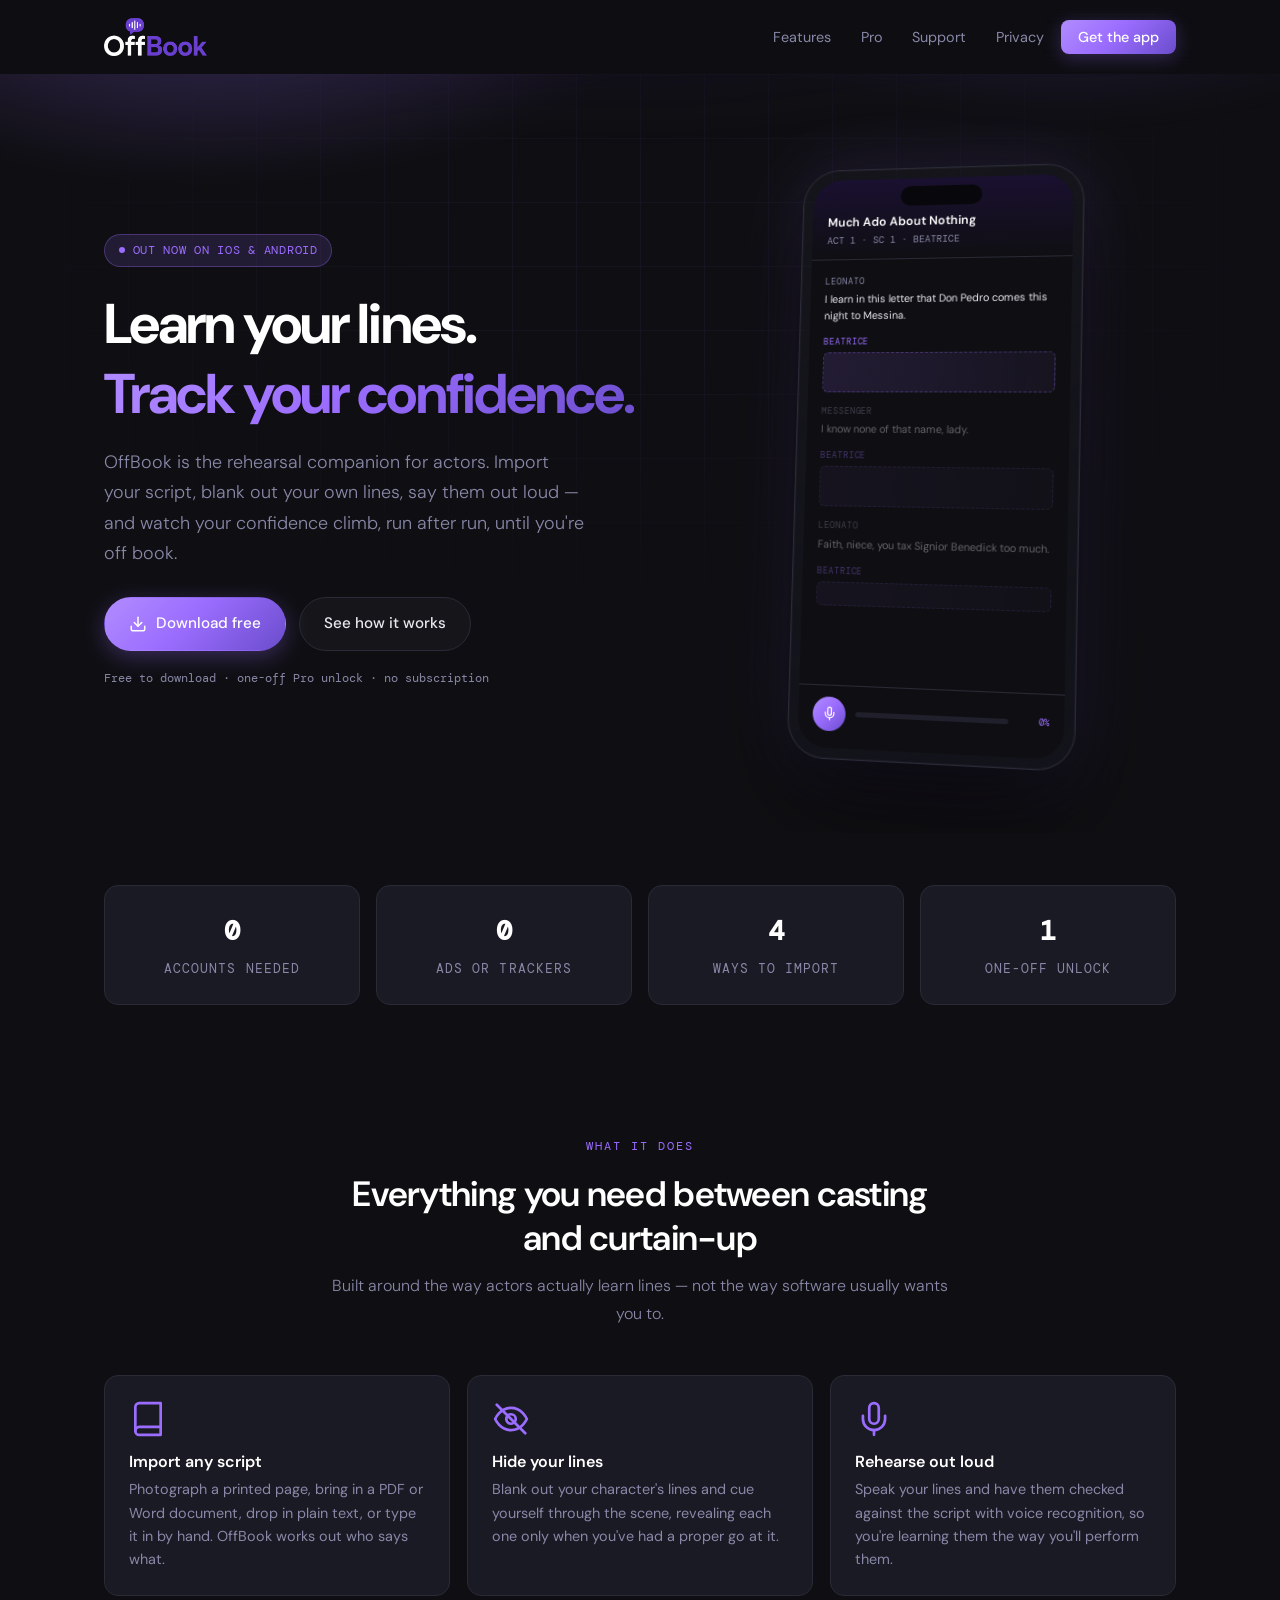
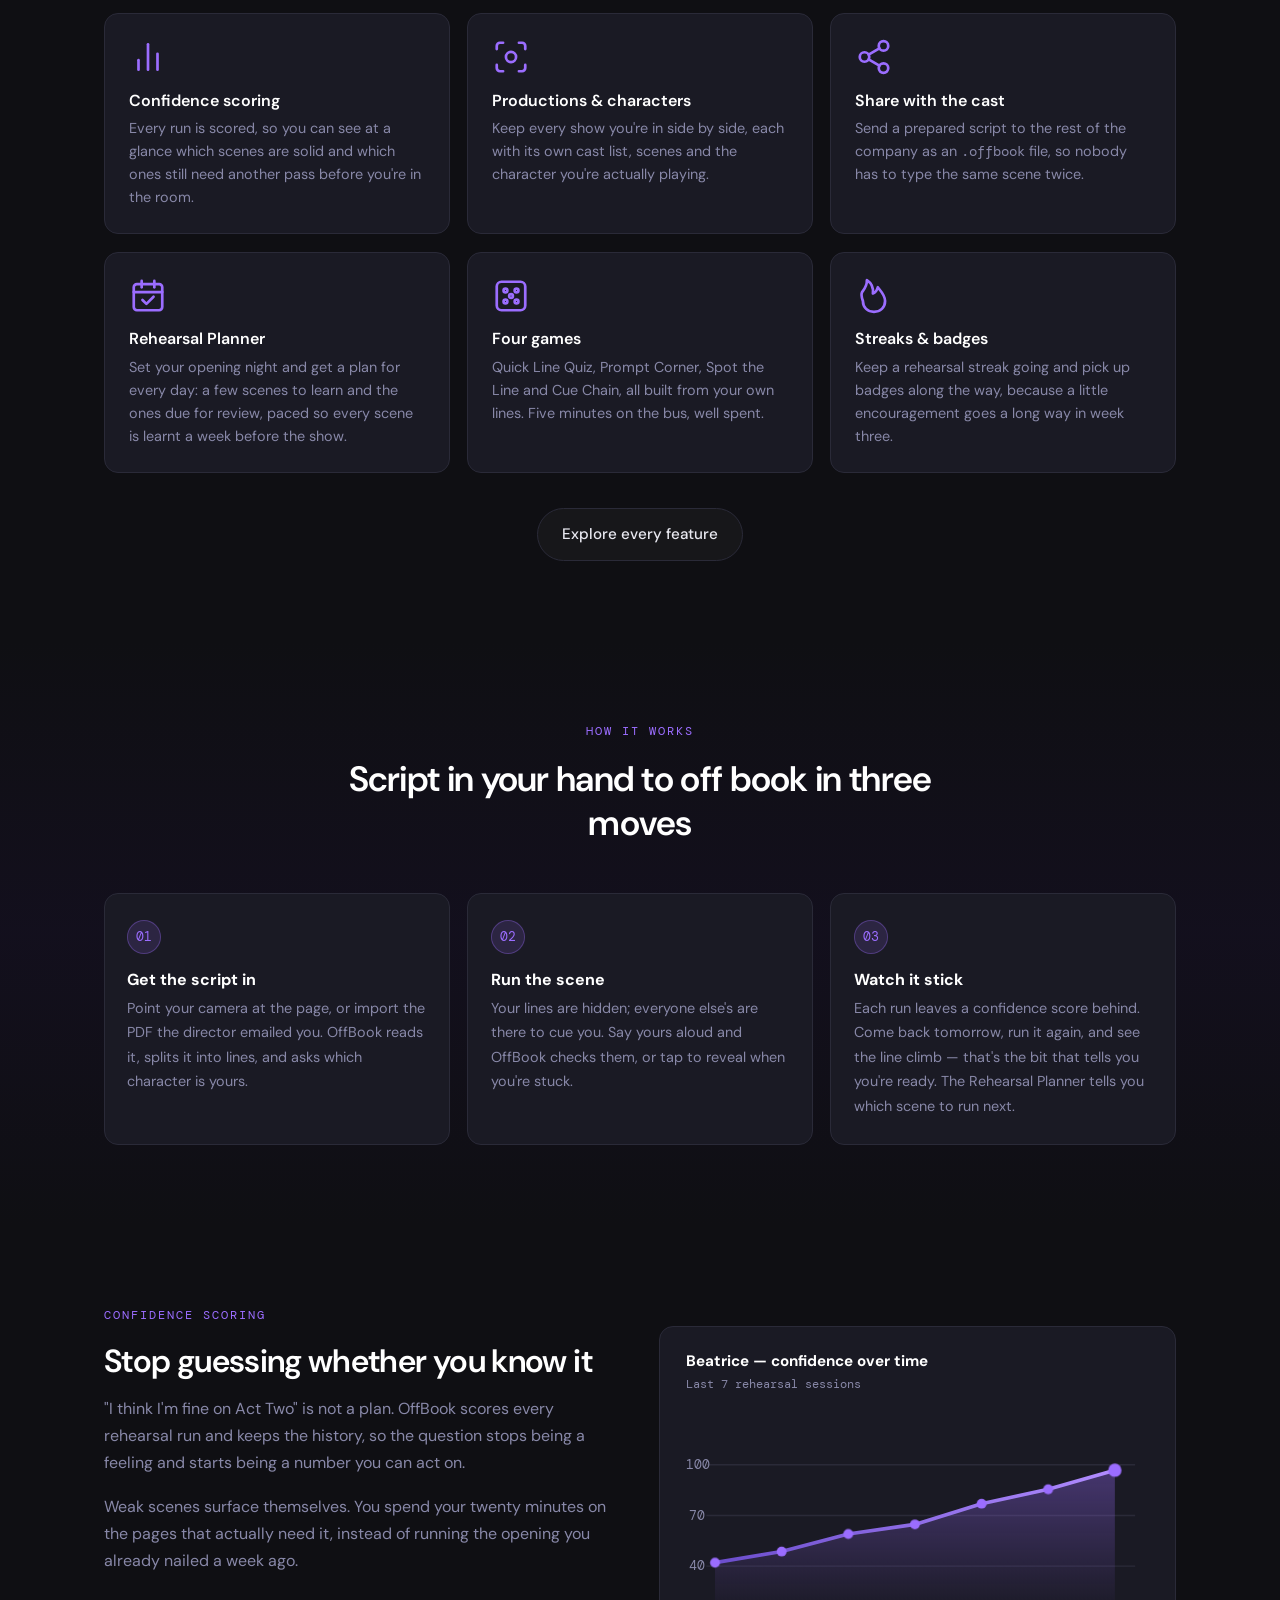
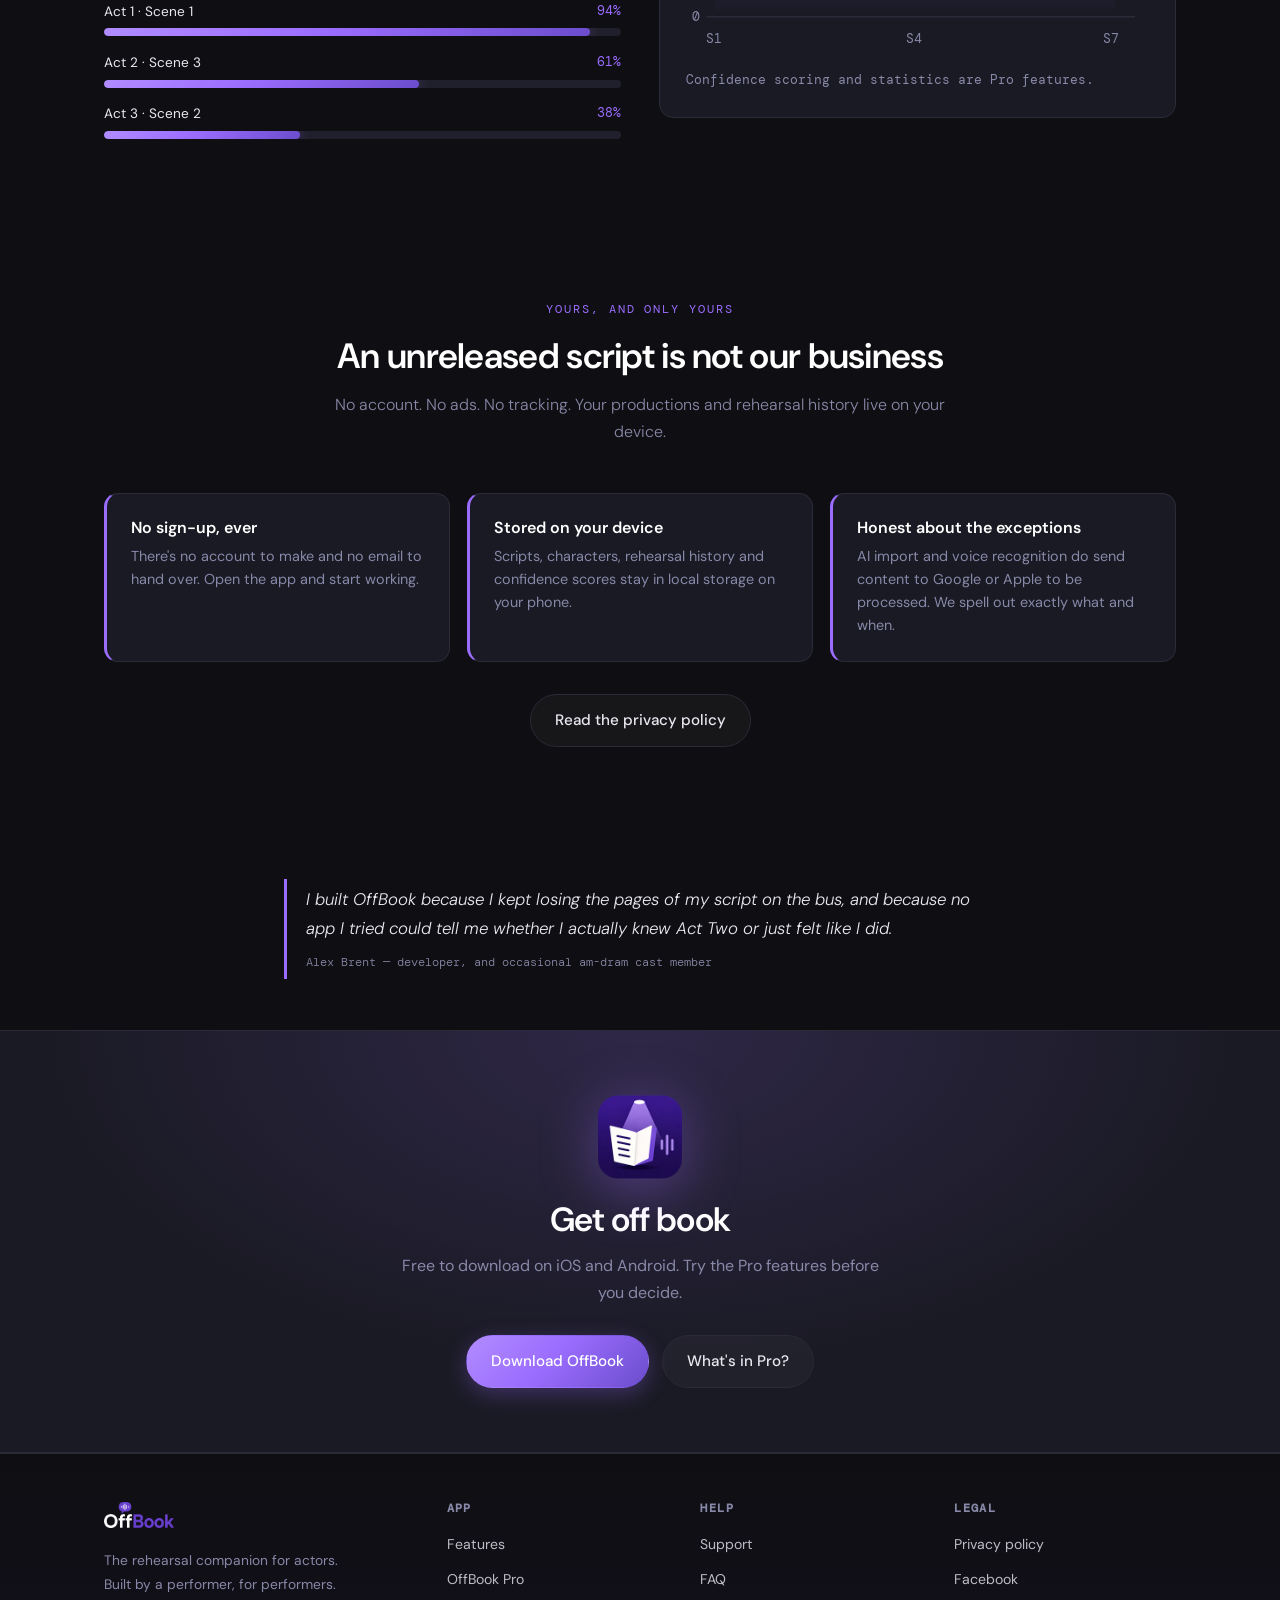
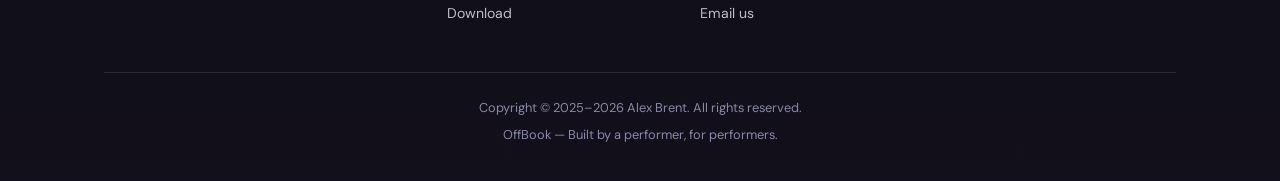
==== commit def538bd: "Add the Rehearsal Planner, games and the sample production to the site For the 1.17.0 / 1.9.0 releas" ====
--- a/index.html
+++ b/index.html
@@ -4,7 +4,7 @@
   <meta charset="UTF-8">
   <meta name="viewport" content="width=device-width, initial-scale=1.0">
   <title>OffBook – Learn your lines. Track your confidence.</title>
-  <meta name="description" content="OffBook is the rehearsal companion for actors. Import your script, hide your lines, rehearse out loud, and watch your confidence climb. No account, no ads, no tracking.">
+  <meta name="description" content="OffBook is the rehearsal companion for actors. Import your script, hide your lines, rehearse out loud, watch your confidence climb, and let the Rehearsal Planner pace you to opening night. No account, no ads, no tracking.">
   <meta name="theme-color" content="#0f0f13">
   <link rel="canonical" href="https://atbappsdev-al.github.io/OffBook/">
   <link rel="icon" type="image/png" href="assets/favicon.png">
@@ -12,7 +12,7 @@
 
   <meta property="og:type" content="website">
   <meta property="og:title" content="OffBook – Learn your lines. Track your confidence.">
-  <meta property="og:description" content="The rehearsal companion for actors. Import your script, hide your lines, and track your confidence as you learn.">
+  <meta property="og:description" content="The rehearsal companion for actors. Import your script, hide your lines, track your confidence, and get a daily plan paced to opening night.">
   <meta property="og:image" content="https://atbappsdev-al.github.io/OffBook/assets/offbook-icon.png">
   <meta property="og:url" content="https://atbappsdev-al.github.io/OffBook/">
   <meta name="twitter:card" content="summary_large_image">
@@ -194,6 +194,24 @@
             <h3>Share with the cast</h3>
             <p>Send a prepared script to the rest of the company as an <span style="font-family:'DM Mono',monospace">.offbook</span> file, so nobody has to type the same scene twice.</p>
           </article>
+
+          <article class="card reveal">
+            <svg class="icon" viewBox="0 0 24 24" fill="none" stroke="currentColor" stroke-width="1.7" stroke-linecap="round" stroke-linejoin="round" aria-hidden="true"><rect x="3" y="4.5" width="18" height="16.5" rx="2"/><line x1="3" y1="9.5" x2="21" y2="9.5"/><line x1="8" y1="2.5" x2="8" y2="6.5"/><line x1="16" y1="2.5" x2="16" y2="6.5"/><path d="M8.5 14.5l2.5 2.5 4.5-4.5"/></svg>
+            <h3>Rehearsal Planner</h3>
+            <p>Set your opening night and get a plan for every day: a few scenes to learn and the ones due for review, paced so every scene is learnt a week before the show.</p>
+          </article>
+
+          <article class="card reveal d1">
+            <svg class="icon" viewBox="0 0 24 24" fill="none" stroke="currentColor" stroke-width="1.7" stroke-linecap="round" stroke-linejoin="round" aria-hidden="true"><rect x="3" y="3" width="18" height="18" rx="3"/><circle cx="8.5" cy="8.5" r="1.2"/><circle cx="15.5" cy="15.5" r="1.2"/><circle cx="15.5" cy="8.5" r="1.2"/><circle cx="8.5" cy="15.5" r="1.2"/><circle cx="12" cy="12" r="1.2"/></svg>
+            <h3>Four games</h3>
+            <p>Quick Line Quiz, Prompt Corner, Spot the Line and Cue Chain, all built from your own lines. Five minutes on the bus, well spent.</p>
+          </article>
+
+          <article class="card reveal d2">
+            <svg class="icon" viewBox="0 0 24 24" fill="none" stroke="currentColor" stroke-width="1.7" stroke-linecap="round" stroke-linejoin="round" aria-hidden="true"><path d="M12 22c4 0 7-2.7 7-6.8 0-3.7-2.6-6.2-4.6-8.7-.6 2.1-1.8 3.4-3.1 3.9.4-3.4-1-6.6-3.8-8.4.2 3.6-1.5 5.4-3 7.5C3.4 11.3 5 15 5 15.2 5 19.3 8 22 12 22z"/></svg>
+            <h3>Streaks &amp; badges</h3>
+            <p>Keep a rehearsal streak going and pick up badges along the way, because a little encouragement goes a long way in week three.</p>
+          </article>
         </div>
 
         <div class="center" style="margin-top: 2.2rem;">
@@ -224,7 +242,7 @@
           <div class="step reveal d2">
             <div class="num" aria-hidden="true"></div>
             <h3>Watch it stick</h3>
-            <p>Each run leaves a confidence score behind. Come back tomorrow, run it again, and see the line climb — that's the bit that tells you you're ready.</p>
+            <p>Each run leaves a confidence score behind. Come back tomorrow, run it again, and see the line climb — that's the bit that tells you you're ready. The Rehearsal Planner tells you which scene to run next.</p>
           </div>
         </div>
       </div>
--- a/assets/site.css
+++ b/assets/site.css
@@ -189,6 +189,14 @@
 }
 
 .nav-logo:hover img { transform: scale(1.04); }
+
+/* Desktop gets a larger word-logo, and a taller bar to carry it. Phones keep
+   the compact one — the mobile nav is already tight on width. */
+@media (min-width: 781px) {
+  :root { --nav-h: 74px; }
+
+  .nav-logo img { height: 38px; }
+}
 
 .nav-links {
   display: flex;
@@ -1036,19 +1044,29 @@
   transform: none;
 }
 
+/* Offer banner — hidden until site.js confirms a sale is on. See the note in
+   site.js about why the wording stops short of promising a discount. */
 .sale-banner {
   display: none;
   align-items: center;
-  gap: 0.7rem;
-  background: var(--purple-soft);
+  gap: 0.8rem;
+  background:
+    linear-gradient(90deg, rgba(155, 109, 255, 0.16), rgba(155, 109, 255, 0.05)),
+    var(--surface);
   border: 1px solid var(--purple-line);
   border-radius: var(--radius-sm);
-  padding: 0.85rem 1.1rem;
+  padding: 0.95rem 1.2rem;
   margin-bottom: 1.4rem;
-  font-size: 0.9rem;
+  font-size: 0.92rem;
+  animation: bannerIn 0.6s var(--ease) both;
 }
 
 .sale-banner.show { display: flex; }
+
+@keyframes bannerIn {
+  from { opacity: 0; transform: translateY(-8px); }
+  to   { opacity: 1; transform: none; }
+}
 
 .sale-banner .tag {
   font-family: 'DM Mono', monospace;
@@ -1057,21 +1075,36 @@
   text-transform: uppercase;
   background: var(--grad);
   color: #fff;
-  padding: 0.22rem 0.6rem;
+  padding: 0.26rem 0.65rem;
   border-radius: 999px;
   flex-shrink: 0;
+  box-shadow: 0 0 18px rgba(155, 109, 255, 0.35);
+}
+
+.sale-banner .sale-text { color: var(--text); }
+
+.sale-banner [data-baseline-price] {
+  font-family: 'DM Mono', monospace;
+  color: var(--white);
 }
 
 .sale-banner .countdown {
   font-family: 'DM Mono', monospace;
+  font-size: 0.82rem;
   color: var(--purple);
   margin-left: auto;
+  white-space: nowrap;
   flex-shrink: 0;
 }
 
 @media (max-width: 720px) {
   .price-grid { grid-template-columns: 1fr; }
-  .sale-banner { flex-wrap: wrap; }
+
+  .sale-banner {
+    flex-wrap: wrap;
+    gap: 0.6rem;
+  }
+
   .sale-banner .countdown { margin-left: 0; }
 }
 
